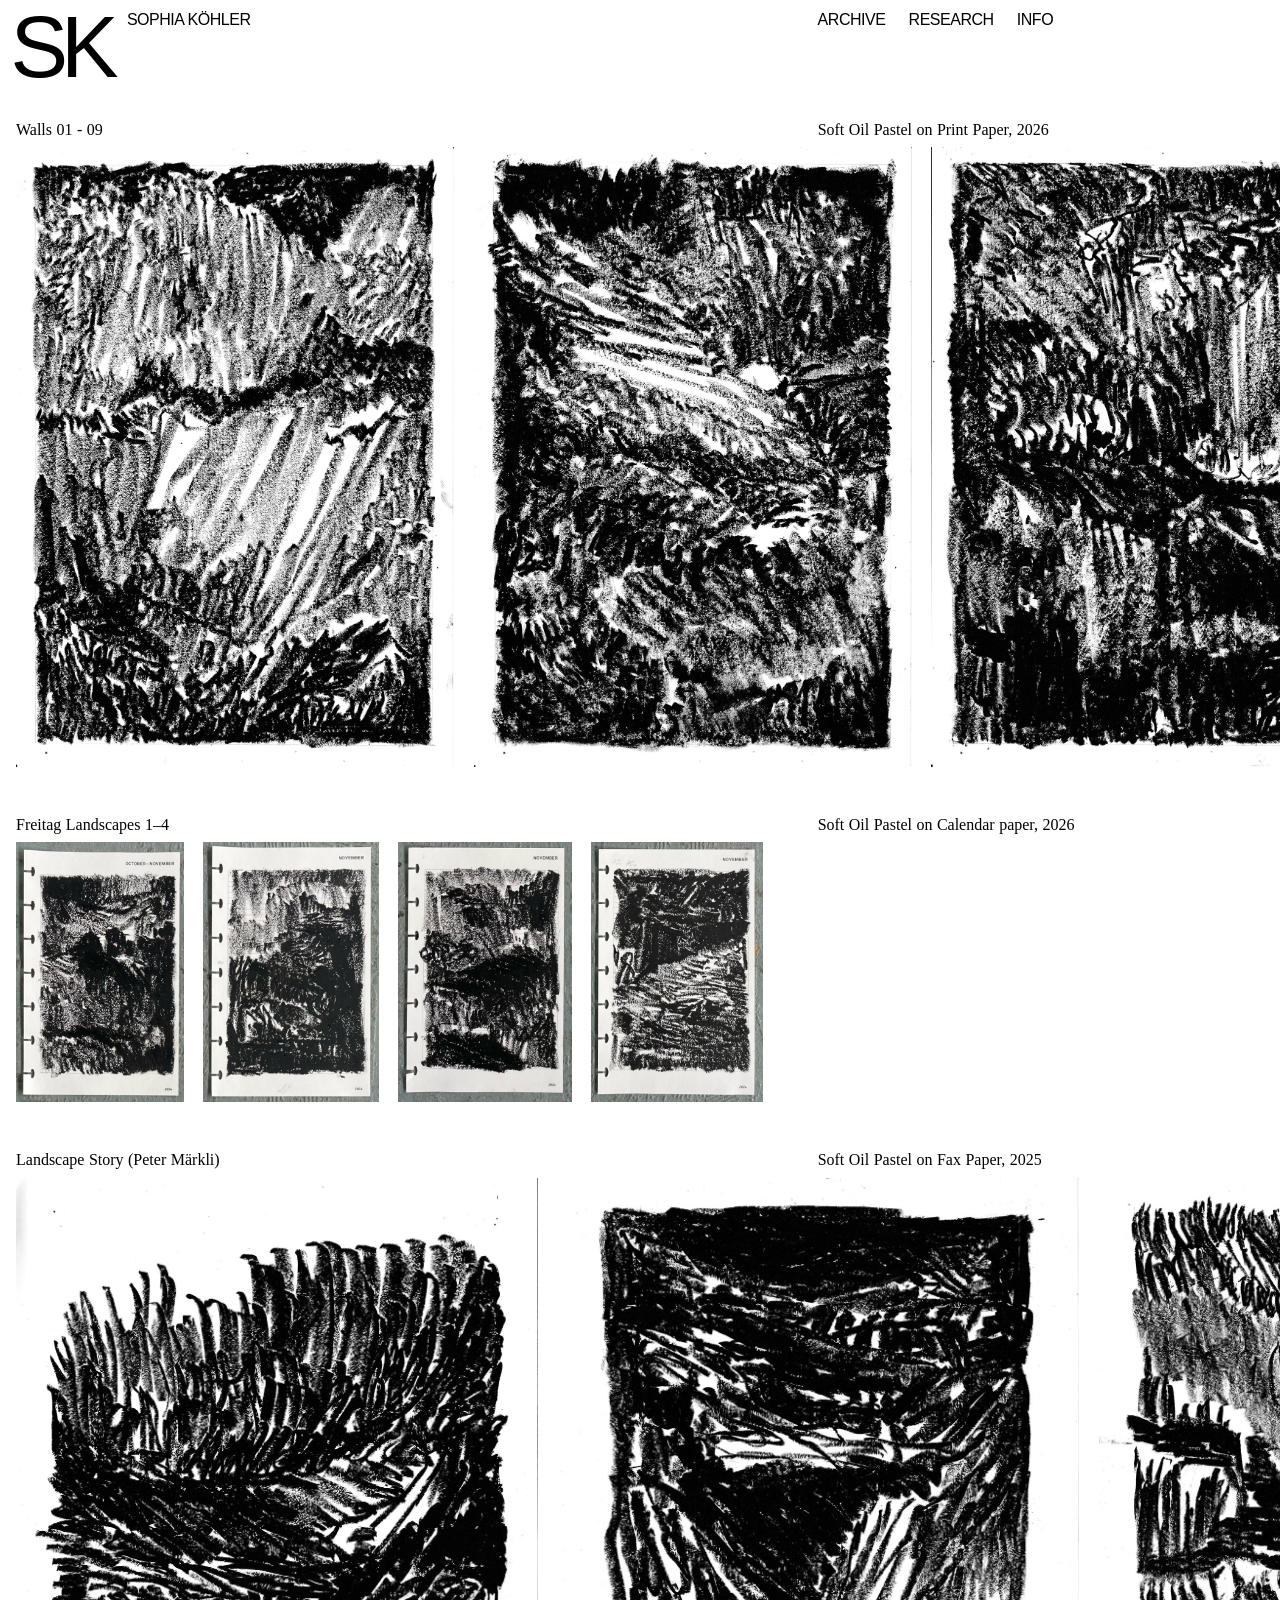
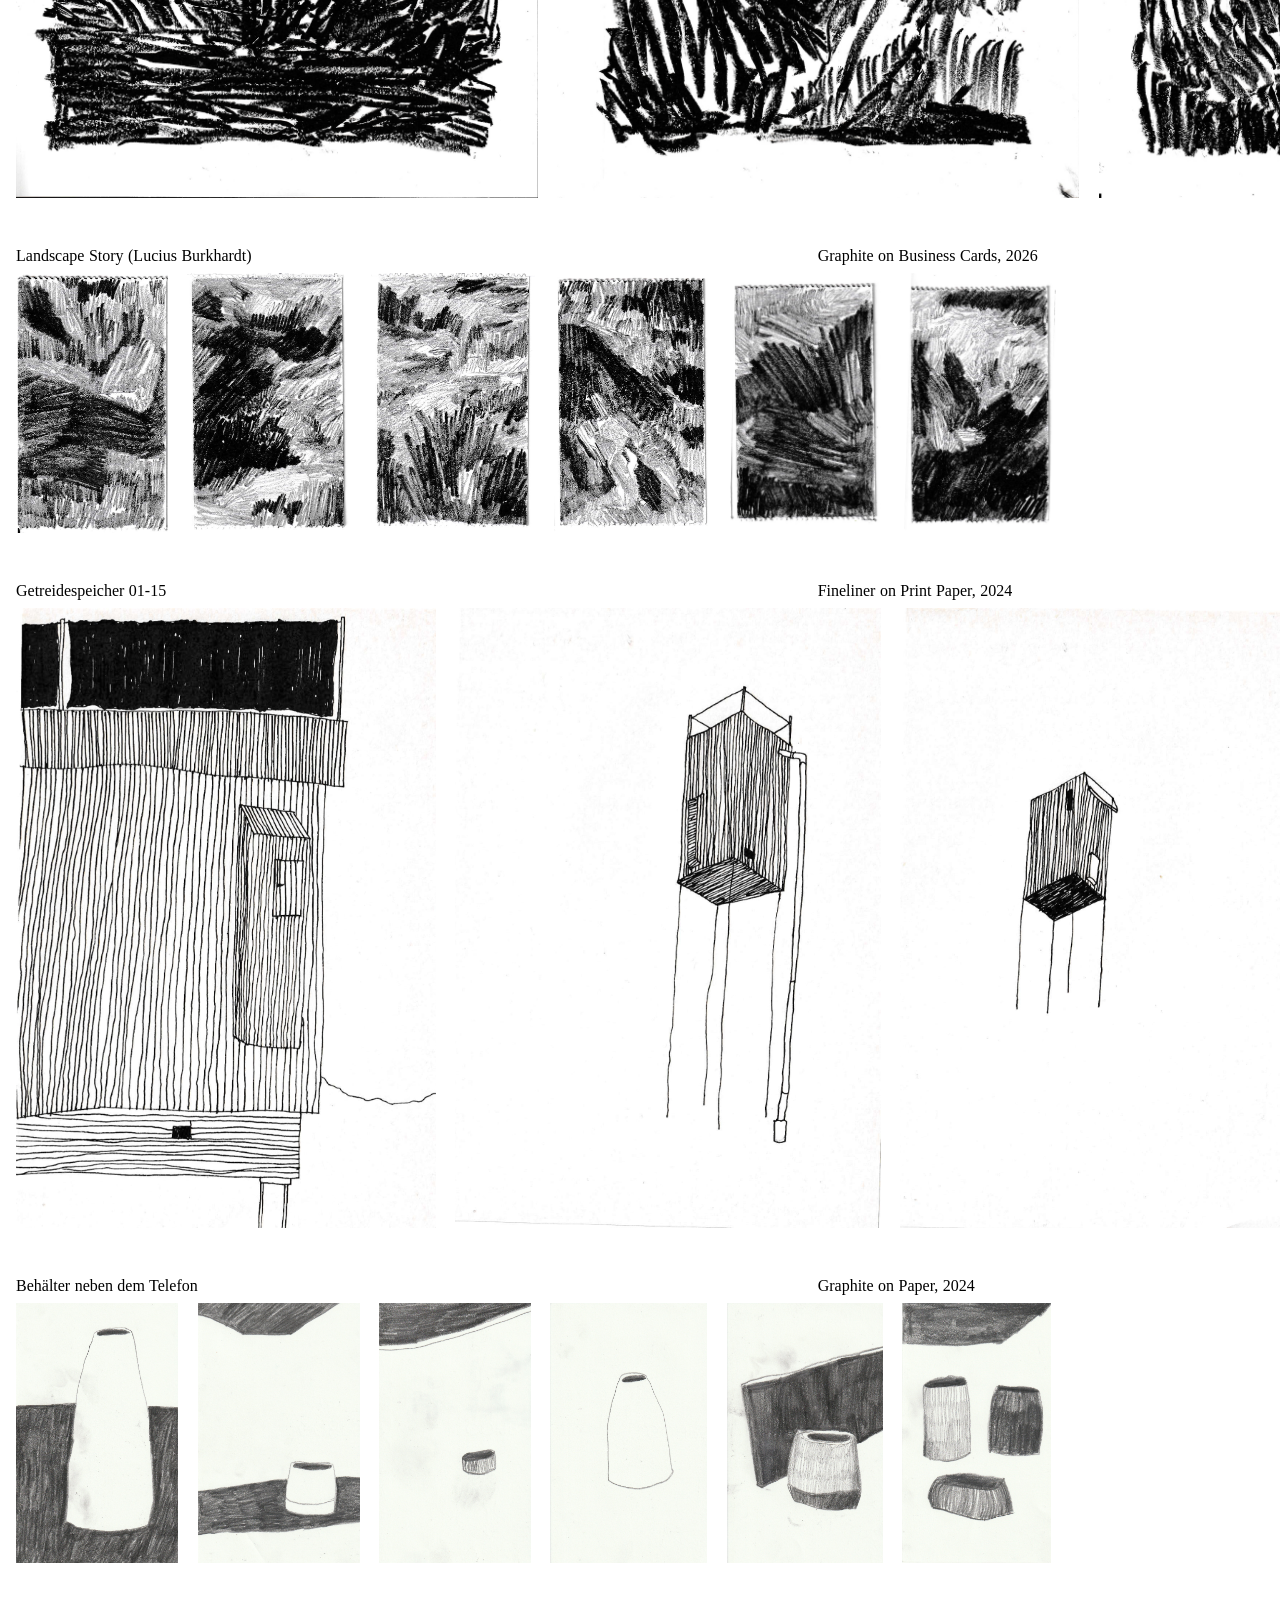
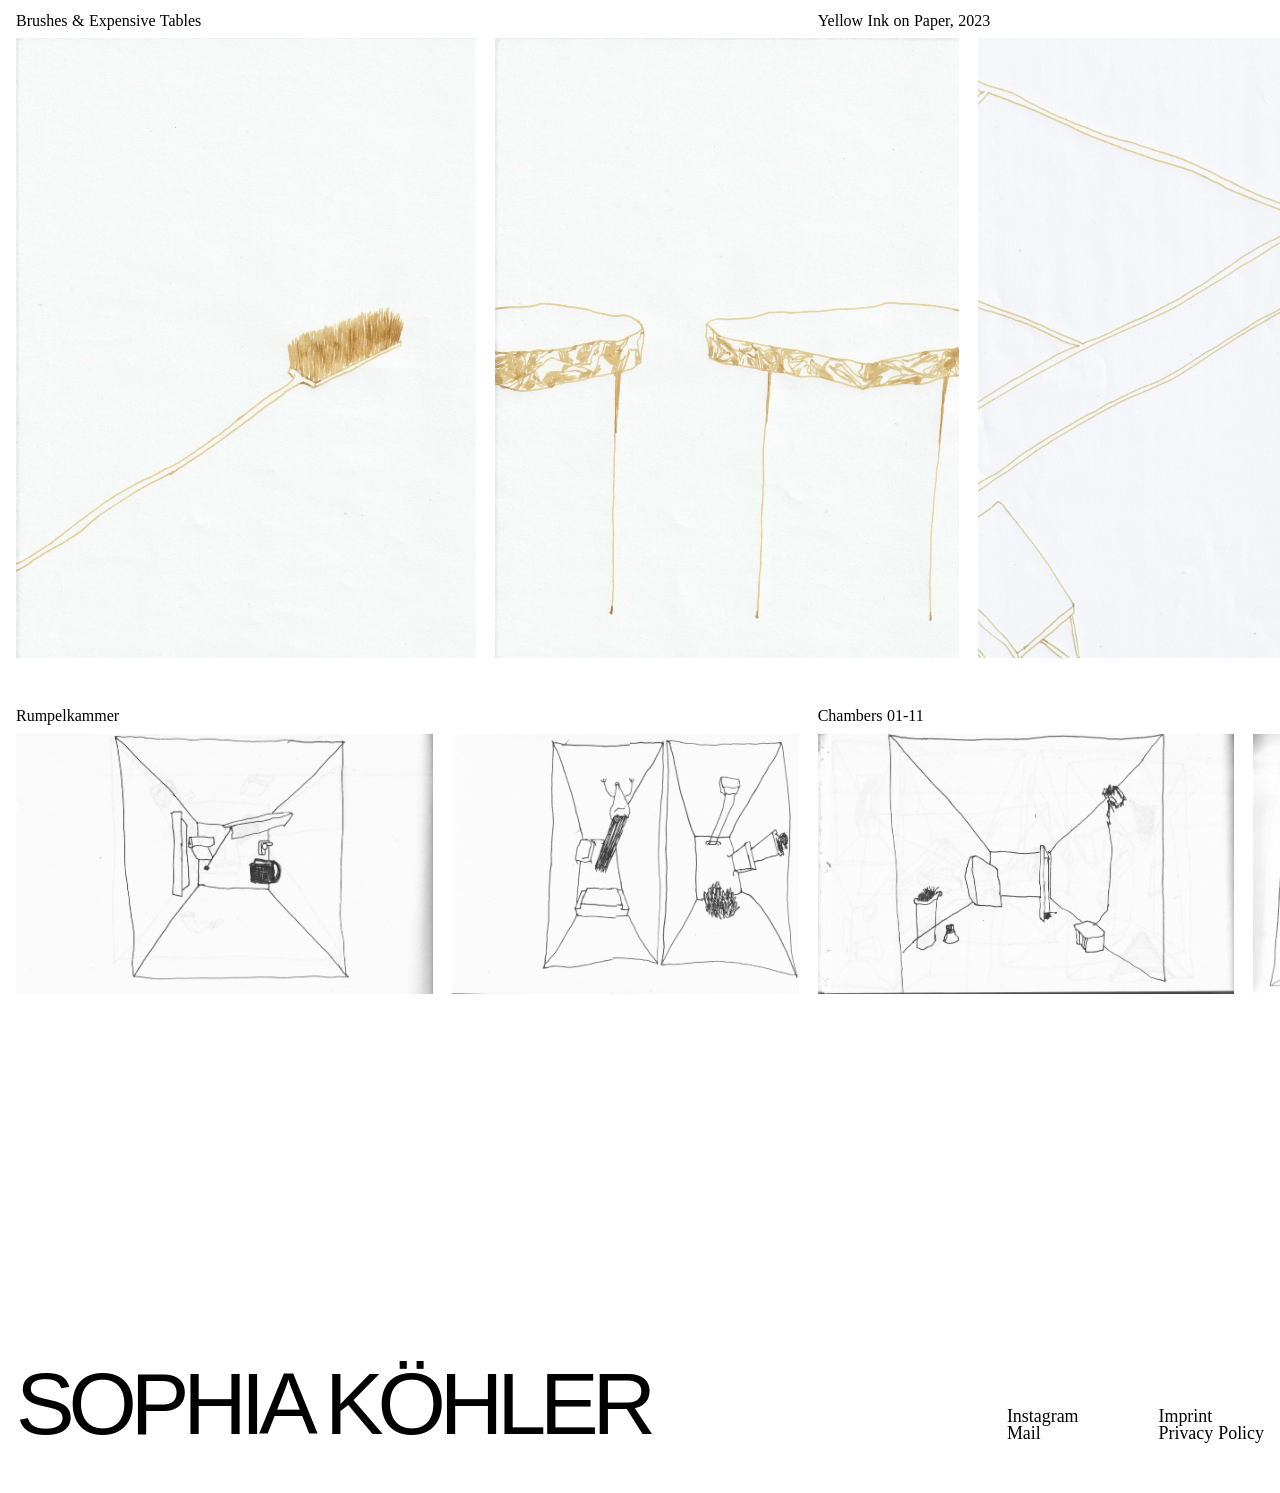
==== index.html @ fe06a982 "250503-2" ====
<!DOCTYPE html>
<html lang="de">
<head>
  <meta charset="UTF-8">
  <meta name="viewport" content="width=device-width, initial-scale=1.0">
  <title>Sophia Köhler</title>
  <meta name="description" content="Sophia Köhler ist eine Künstlerin aus München mit Fokus auf Zeichnung, Raum und Struktur.">
  <meta name="keywords" content="Sophia Köhler, Künstlerin München, Kunst, Zeichnung">
  <meta name="author" content="Sophia Köhler">
  <link rel="icon" href="assets/sk-favicon.svg" type="image/svg+xml">
  <link rel="stylesheet" href="style.css">
</head>
<body>
  <div class="custom-cursor is-right" id="customCursor" aria-hidden="true">
    <img src="assets/arrow-2.svg" alt="">
  </div>

  <a class="logo-subtitle-link logo-subtitle" href="index.html">SOPHIA KÖHLER</a>

  <header class="site-header">
    <a class="logo" href="index.html" aria-label="Sophia Köhler Startseite">
      <span class="logo-mark">SK</span>
    </a>

    <nav class="main-nav">
      <a class="desktop-nav-link" href="archive.html">ARCHIVE</a>
      <a class="desktop-nav-link" href="research.html">RESEARCH</a>
      <a class="desktop-nav-link" href="info.html">INFO</a>
      <a class="mobile-menu-link" href="menu.html">MENU</a>
    </nav>
  </header>

  <main class="page-content">


<!-- P1 sk-wall -->    


    <section class="slider-section slider-section-large">
      <div class="section-meta">
        <p class="section-title">Walls 01 - 09</p>
        <p class="section-info">Soft Oil Pastel on Print Paper, 2026</p>
        <!-- <a class="section-project-link" href="#" aria-label="Projektseite: Layers">Research</a> -->
      </div>

      <div class="art-slider" data-scroll-speed="1">
        <div class="art-slider-track">
          <img src="images-1/sk-wall-01.jpg" alt="Kunstwerk 5">
          <img src="images-1/sk-wall-02.jpg" alt="Kunstwerk 6">
          <img src="images-1/sk-wall-03.jpg" alt="Kunstwerk 7">
          <img src="images-1/sk-wall-04.jpg" alt="Kunstwerk 8">
          <img src="images-1/sk-wall-05.jpg" alt="Kunstwerk 9">
          <img src="images-1/sk-wall-06.jpg" alt="Kunstwerk 10">
          <img src="images-1/sk-wall-07.jpg" alt="Kunstwerk 11">
          <img src="images-1/sk-wall-08.jpg" alt="Kunstwerk 12">
          <img src="images-1/sk-wall-09.jpg" alt="Kunstwerk 13">
        </div>
      </div>
    </section>


<!-- P2 sk-kalender -->

    <section class="slider-section slider-section-medium">
      <div class="section-meta">
        <p class="section-title">Freitag Landscapes 1–4</p>
        <p class="section-info">Soft Oil Pastel on Calendar paper, 2026</p>
        <!-- <a class="section-project-link" href="#" aria-label="Projektseite: I was once like you">Research</a> -->
      </div>

      <div class="art-slider" data-scroll-speed="0.9">
        <div class="art-slider-track">
          <img src="images-1/sk-kalender-1.jpg" alt="Kunstwerk 1">
          <img src="images-1/sk-kalender-2.jpg" alt="Kunstwerk 2">
          <img src="images-1/sk-kalender-3.jpg" alt="Kunstwerk 3">
          <img src="images-1/sk-kalender-4.jpg" alt="Kunstwerk 4">
        </div>
      </div>
    </section>




<!-- P3 sk-märkli -->
 

    <section class="slider-section slider-section-large">
      <div class="section-meta">
        <p class="section-title">Landscape Story (Peter Märkli)</p>
        <p class="section-info">Soft Oil Pastel on Fax Paper, 2025</p>
        <!-- <a class="section-project-link" href="container-lecture.html" aria-label="Projektseite: Container Lecture">Research</a> -->
      </div>

      <div class="art-slider" data-scroll-speed="0.9">
        <div class="art-slider-track">
          <img src="images-1/sk-märkli-1.jpg" alt="Kunstwerk 14">
          <img src="images-1/sk-märkli-2.jpg" alt="Kunstwerk 14">
          <img src="images-1/sk-märkli-3.jpg" alt="Kunstwerk 14">
          <img src="images-1/sk-märkli-4.jpg" alt="Kunstwerk 14">
          <img src="images-1/sk-märkli-5.jpg" alt="Kunstwerk 14">
          <img src="images-1/sk-märkli-6.jpg" alt="Kunstwerk 14">
          <img src="images-1/sk-märkli-7.jpg" alt="Kunstwerk 14">
          <img src="images-1/sk-märkli-8.jpg" alt="Kunstwerk 14">
          <img src="images-1/sk-märkli-9.jpg" alt="Kunstwerk 14">
          <img src="images-1/sk-märkli-10.jpg" alt="Kunstwerk 14">
          <img src="images-1/sk-märkli-11.jpg" alt="Kunstwerk 14">
          <img src="images-1/sk-märkli-12.jpg" alt="Kunstwerk 14">
          <img src="images-1/sk-märkli-13.jpg" alt="Kunstwerk 14">
          <img src="images-1/sk-märkli-14.jpg" alt="Kunstwerk 14">
          <img src="images-1/sk-märkli-15.jpg" alt="Kunstwerk 14">
          <img src="images-1/sk-märkli-16.jpg" alt="Kunstwerk 14">
          <img src="images-1/sk-märkli-17.jpg" alt="Kunstwerk 14">
          <img src="images-1/sk-märkli-18.jpg" alt="Kunstwerk 14">
          <img src="images-1/sk-märkli-19.jpg" alt="Kunstwerk 14">
          <img src="images-1/sk-märkli-20.jpg" alt="Kunstwerk 14">
          <img src="images-1/sk-märkli-21.jpg" alt="Kunstwerk 14">
          <img src="images-1/sk-märkli-22.jpg" alt="Kunstwerk 14">
          <img src="images-1/sk-märkli-23.jpg" alt="Kunstwerk 14">
          <img src="images-1/sk-märkli-24.jpg" alt="Kunstwerk 14">
          <img src="images-1/sk-märkli-25.jpg" alt="Kunstwerk 14">
          <img src="images-1/sk-märkli-26.jpg" alt="Kunstwerk 14">
          <img src="images-1/sk-märkli-27.jpg" alt="Kunstwerk 14">
          <img src="images-1/sk-märkli-28.jpg" alt="Kunstwerk 14">
          <img src="images-1/sk-märkli-29.jpg" alt="Kunstwerk 14">
          <img src="images-1/sk-märkli-30.jpg" alt="Kunstwerk 14">
          <img src="images-1/sk-märkli-31.jpg" alt="Kunstwerk 14">
          <img src="images-1/sk-märkli-32.jpg" alt="Kunstwerk 14">
          <img src="images-1/sk-märkli-33.jpg" alt="Kunstwerk 14">
          <img src="images-1/sk-märkli-34.jpg" alt="Kunstwerk 14">
        </div>
      </div>
    </section>


<!-- P4 sk-lucius -->    

    <section class="slider-section slider-section-medium">
      <div class="section-meta">
        <p class="section-title">Landscape Story (Lucius Burkhardt)</p>
        <p class="section-info">Graphite on Business Cards, 2026</p>
        <!-- <a class="section-project-link" href="#" aria-label="Projektseite: Layers">Research</a> -->
      </div>

      <div class="art-slider" data-scroll-speed="1">
        <div class="art-slider-track">
          <img src="images-1/sk-lucius-1.jpg" alt="Kunstwerk 6">
          <img src="images-1/sk-lucius-2.jpg" alt="Kunstwerk 6">
          <img src="images-1/sk-lucius-3.jpg" alt="Kunstwerk 6">
          <img src="images-1/sk-lucius-4.jpg" alt="Kunstwerk 6">
          <img src="images-1/sk-lucius-5.jpg" alt="Kunstwerk 6">
          <img src="images-1/sk-lucius-6.jpg" alt="Kunstwerk 6">
        </div>
      </div>
    </section>


<!-- P5 sk-speicher  -->    


    <section class="slider-section slider-section-large">
      <div class="section-meta">
        <p class="section-title">Getreidespeicher 01-15</p>
        <p class="section-info">Fineliner on Print Paper, 2024</p>
        <!-- <a class="section-project-link" href="#" aria-label="Projektseite: Lecture">Research</a> -->
      </div>

      <div class="art-slider" data-scroll-speed="0.85">
        <div class="art-slider-track">
          <img src="images-1/sk-speicher-1.jpg" alt="Kunstwerk-SK">
          <img src="images-1/sk-speicher-2.jpg" alt="Kunstwerk-SK">
          <img src="images-1/sk-speicher-3.jpg" alt="Kunstwerk-SK">
          <img src="images-1/sk-speicher-4.jpg" alt="Kunstwerk-SK">
          <img src="images-1/sk-speicher-5.jpg" alt="Kunstwerk-SK">
          <img src="images-1/sk-speicher-6.jpg" alt="Kunstwerk-SK">
          <img src="images-1/sk-speicher-7.jpg" alt="Kunstwerk-SK">
          <img src="images-1/sk-speicher-8.jpg" alt="Kunstwerk-SK">
          <img src="images-1/sk-speicher-9.jpg" alt="Kunstwerk-SK">
          <img src="images-1/sk-speicher-10.jpg" alt="Kunstwerk-SK">
          <img src="images-1/sk-speicher-11.jpg" alt="Kunstwerk-SK">
          <img src="images-1/sk-speicher-12.jpg" alt="Kunstwerk-SK">
          <img src="images-1/sk-speicher-13.jpg" alt="Kunstwerk-SK">
          <img src="images-1/sk-speicher-14.jpg" alt="Kunstwerk-SK">
          <img src="images-1/sk-speicher-15.jpg" alt="Kunstwerk-SK">
        </div>
      </div>
    </section>

<!-- P6 sk-vessel -->    

    <section class="slider-section slider-section-medium">
      <div class="section-meta">
        <p class="section-title">Behälter neben dem Telefon</p>
        <p class="section-info">Graphite on Paper, 2024</p>
        <!-- <a class="section-project-link" href="#" aria-label="Projektseite: Layers">Research</a> -->
      </div>

      <div class="art-slider" data-scroll-speed="1">
        <div class="art-slider-track">
          <img src="images-1/sk-vessel-1.jpg" alt="Kunstwerk-SK">
          <img src="images-1/sk-vessel-2.jpg" alt="Kunstwerk-SK">
          <img src="images-1/sk-vessel-3.jpg" alt="Kunstwerk-SK">
          <img src="images-1/sk-vessel-4.jpg" alt="Kunstwerk-SK">
          <img src="images-1/sk-vessel-5.jpg" alt="Kunstwerk-SK">
          <img src="images-1/sk-vessel-6.jpg" alt="Kunstwerk-SK">
        </div>
      </div>
    </section>


<!-- P7 sk-posh -->    


    <section class="slider-section slider-section-large">
      <div class="section-meta">
        <p class="section-title">Brushes & Expensive Tables</p>
        <p class="section-info">Yellow Ink on Paper, 2023</p>
        <!-- <a class="section-project-link" href="#" aria-label="Projektseite: Lecture">Research</a> -->
      </div>

      <div class="art-slider" data-scroll-speed="0.85">
        <div class="art-slider-track">
          <img src="images-1/sk-posh-1.jpg" alt="Kunstwerk-SK">
          <img src="images-1/sk-posh-2.jpg" alt="Kunstwerk-SK">
          <img src="images-1/sk-posh-3.jpg" alt="Kunstwerk-SK">
          <img src="images-1/sk-posh-4.jpg" alt="Kunstwerk-SK">
          <img src="images-1/sk-posh-5.jpg" alt="Kunstwerk-SK">
        </div>
      </div>
    </section>    


<!-- P8 sk-rumpelkammer -->    


    <section class="slider-section slider-section-medium">
      <div class="section-meta">
        <p class="section-title">Rumpelkammer</p>
        <p class="section-info">Chambers 01-11</p>
        <!-- <a class="section-project-link" href="#" aria-label="Projektseite: Lecture">Research</a> -->
      </div>

      <div class="art-slider" data-scroll-speed="0.85">
        <div class="art-slider-track">
          <img src="images-1/sk-rumpelkammer-1.jpg" alt="Kunstwerk-SK">
          <img src="images-1/sk-rumpelkammer-2.jpg" alt="Kunstwerk-SK">
          <img src="images-1/sk-rumpelkammer-3.jpg" alt="Kunstwerk-SK">
          <img src="images-1/sk-rumpelkammer-4.jpg" alt="Kunstwerk-SK">
          <img src="images-1/sk-rumpelkammer-5.jpg" alt="Kunstwerk-SK">
          <img src="images-1/sk-rumpelkammer-6.jpg" alt="Kunstwerk-SK">
          <img src="images-1/sk-rumpelkammer-7.jpg" alt="Kunstwerk-SK">
          <img src="images-1/sk-rumpelkammer-8.jpg" alt="Kunstwerk-SK">
          <img src="images-1/sk-rumpelkammer-9.jpg" alt="Kunstwerk-SK">
          <img src="images-1/sk-rumpelkammer-10.jpg" alt="Kunstwerk-SK">
          <img src="images-1/sk-rumpelkammer-11.jpg" alt="Kunstwerk-SK">
        </div>
      </div>
    </section>   
  </main>

  <footer class="site-footer">
    <div class="site-footer-inner">
      <h1 class="site-footer-title">SOPHIA KÖHLER</h1>

      <nav class="site-footer-links" aria-label="Footer links">
        <div class="site-footer-column">
          <a class="site-footer-link" href="https://www.instagram.com/abstraktionundeinfuehlung?utm_source=ig_web_button_share_sheet&igsh=ZDNlZDc0MzIxNw==" target="_blank" rel="noreferrer">Instagram</a>
          <a class="site-footer-link" href="mailto:info@sophia-koehler.de">Mail</a>
        </div>
        <div class="site-footer-column">
          <a class="site-footer-link" href="imprint.html">Imprint</a>
          <a class="site-footer-link" href="privacy.html">Privacy Policy</a>
        </div>
      </nav>
    </div>
  </footer>

  <script src="script.js"></script>
</body>
</html>
---- style.css ----
/* =========================
   RESET
========================= */

*,
*::before,
*::after {
  box-sizing: border-box;
}

html {
  font-size: 16px;
}

body {
  --nav-block-width: 18.5rem;
  --page-edge: 0.75rem;
  --logo-left: 0.35rem;
  --logo-top: 0.55rem;
  --logo-mark-size: 2.9rem;
  --logo-subtitle-gap: 0.25rem;
  --logo-subtitle-left: calc(var(--logo-left) + (var(--logo-mark-size) * 1.2) + var(--logo-subtitle-gap));
  --times-letter-spacing: 0;
  --times-word-spacing: 0.03em;
  margin: 0;
  background: white;
  color: #000;
  font-family: "Times New Roman", Times, serif;
  -webkit-font-smoothing: antialiased;
  text-rendering: optimizeLegibility;
}

/* =========================
   GLOBAL
========================= */

img {
  display: block;
  max-width: none;
  height: auto;
}

a {
  color: inherit;
  text-decoration: none;
}

.page-content {
  padding: 4rem 0 8rem 0;
}

/* =========================
   CUSTOM CURSOR
========================= */

.custom-cursor {
  position: fixed;
  top: 0;
  left: 0;
  z-index: 9999;
  pointer-events: none;
  display: none;
  mix-blend-mode: difference;
  transform: translate(-50%, -50%) scaleX(-1);
  transform-origin: center;
}

.custom-cursor.is-left {
  transform: translate(-50%, -50%) scaleX(1);
}

.custom-cursor.is-right {
  transform: translate(-50%, -50%) scaleX(-1);
}

.custom-cursor img {
  display: block;
  width: 2.8rem;
  height: auto;
}

/* =========================
   HEADER
========================= */

.site-header {
  position: fixed;
  top: 0;
  left: 0;
  right: 0;
  z-index: 9000;
  display: flex;
  justify-content: space-between;
  align-items: flex-start;
  gap: 1.35rem;
  padding: var(--logo-top) var(--page-edge) 0 var(--logo-left);
  mix-blend-mode: difference;
  color: white;
  font-family: "Helvetica Neue", Helvetica, Arial, sans-serif;
  /* outline: 1px solid red; */
}

.logo {
  display: flex;
  align-items: flex-start;
  gap: 1rem;
  flex-shrink: 0;
  white-space: nowrap;
  /* outline: 1px solid red; */
}

.logo-mark {
  font-size: var(--logo-mark-size);
  line-height: 0.8;
  font-weight: 400;
  letter-spacing: -0.08em;
  /* outline: 1px solid yellow; */
}

.logo-subtitle {
  font-size: 0.95rem;
  font-weight: 500;
  line-height: 0.9;
  margin-top: 0;
  letter-spacing: -0.03em;
  align-self: flex-start;
  /* outline: 1px solid green; */
}

.logo-subtitle-link {
  position: absolute;
  top: var(--logo-top);
  left: var(--logo-subtitle-left);
  z-index: 8999;
  display: block;
  white-space: nowrap;
  mix-blend-mode: difference;
  color: white;
  font-family: "Helvetica Neue", Helvetica, Arial, sans-serif;
}

.info-page .logo-subtitle-link {
  mix-blend-mode: normal;
  color: #000;
}

.info-main-page .logo-subtitle-link {
  mix-blend-mode: difference;
  color: #fff;
}

.main-nav {
  display: flex;
  align-items: flex-start;
  gap: 0.8rem;
  flex-wrap: nowrap;
  justify-content: flex-end;
  white-space: nowrap;
  /* outline: 1px solid currentColor; */
}

.main-nav a {
  font-size: 0.95rem;
  font-weight: 500;
  line-height: 0.9;
  text-transform: uppercase;
  transition: font-family 0.15s ease;
  letter-spacing: -0.03em;
  /* outline: 1px solid currentColor; */
}

.main-nav a.is-active {
  font-family: inherit;
}

.main-nav a:hover {
  font-family: "Times New Roman", Times, serif;
  font-weight: 500;
  letter-spacing: var(--times-letter-spacing);
  word-spacing: var(--times-word-spacing);
}

.mobile-menu-link {
  display: none;
}

.info-page .site-header {
  mix-blend-mode: normal;
  color: #000;
}

.info-main-page .site-header {
  mix-blend-mode: difference;
  color: #fff;
}

/* =========================
   SECTIONS
========================= */

.slider-section {
  margin-top: 0rem;
  margin-bottom: 3rem;
}

.page-content > .slider-section:first-child {
  margin-top: 0rem;
}

.section-meta {
  display: grid;
  grid-template-columns: minmax(0, 1fr) max-content;
  gap: 0.1rem 0.75rem;
  align-items: start;
  padding: 0 0.75rem 0.35rem 0.75rem;
  font-size: 0.55rem;
  line-height: 1.2;
  text-transform: none;
}

.section-title,
.section-info {
  margin: 0;
  white-space: nowrap;
  font-weight: 200;
  font-size: 1rem;
  font-family: 'Times New Roman', Times, serif;
  letter-spacing: var(--times-letter-spacing);
  word-spacing: var(--times-word-spacing);
  color: black;
}

.section-title,
.section-info {
  min-width: 0;
  overflow: hidden;
  text-overflow: ellipsis;
}

.section-info {
  grid-column: 1;
  text-align: left;
}

.section-project-link {
  display: flex;
  grid-column: 2;
  grid-row: 1 / span 2;
  align-items: center;
  justify-content: center;
  justify-self: end;
  align-self: end;
  width: 4.15rem;
  height: 1rem;
  margin-bottom: 0.02rem;
  padding: 0;
  background: #000;
  color: #fff;
  font-family: "Times New Roman", Times, serif;
  font-size: 1rem;
  font-weight: 400;
  line-height: 0.9;
  letter-spacing: var(--times-letter-spacing);
  word-spacing: var(--times-word-spacing);
}

.section-project-link:hover {
  background: #fff;
  color: #000;
}

.section-project-link.is-hidden {
  visibility: hidden;
  pointer-events: none;
}

/* =========================
   SLIDER
========================= */

.art-slider {
  position: relative;
  overflow-x: auto;
  overflow-y: hidden;
  padding: 0 0 0 0.75rem;
  scrollbar-width: none;
  -ms-overflow-style: none;
  cursor: none;
}

.art-slider::-webkit-scrollbar {
  display: none;
}

.art-slider-track {
  display: flex;
  align-items: flex-start;
  gap: 0.65rem;
  width: max-content;
  padding-right: 18vw;
}

.art-slider img {
  flex-shrink: 0;
  width: auto;
  height: 180px;
  object-fit: cover;
  user-select: none;
  -webkit-user-drag: none;
}

/* Unterschiedliche Größen je Section */
.slider-section-large .art-slider img {
  height: 360px;
}

.slider-section-medium .art-slider img {
  height: 220px;
}

/* Einzelne Bilder individuell skalierbar */
.art-slider img.is-tall {
  height: 260px;
}

.art-slider img.is-large {
  height: 420px;
}

.art-slider img.is-small {
  height: 150px;
}

/* =========================
   FOOTER
========================= */

.site-footer {
  padding: 8rem 0.75rem 2rem 0.75rem;
}

.site-footer-inner {
  display: grid;
  grid-template-columns: 1fr;
  gap: 1.25rem;
  align-items: end;
}

.site-footer-title {
  margin: 0;
  font-family: "Helvetica Neue", Helvetica, Arial, sans-serif;
  font-size: clamp(2.5rem, 8vw, 5.5rem);
  line-height: 0.95;
  letter-spacing: -0.07em;
  font-weight: 400;
}

.site-footer-links {
  display: grid;
  grid-template-columns: repeat(2, minmax(0, max-content));
  gap: 0.25rem 1.5rem;
  align-items: start;
}

.site-footer-column {
  display: flex;
  flex-direction: column;
  align-items: flex-start;
}

.site-footer-link {
  display: block;
  font-family: "Times New Roman", Times, serif;
  font-size: 1rem;
  line-height: 0.95;
  letter-spacing: var(--times-letter-spacing);
  word-spacing: var(--times-word-spacing);
}

.site-footer-link:hover {
  text-decoration: underline;
}

/* =========================
   INFO PAGE
========================= */

.info-page-content {
  padding: 4rem 0.75rem 4rem 0.75rem;
}

.info-layout {
  display: grid;
  grid-template-columns: 1fr;
  gap: 2.5rem;
}

.info-column {
  min-width: 0;
}

.info-block + .info-block {
  margin-top: 1.7rem;
}

.info-block-statement .info-copy + .info-copy {
  margin-top: 0.55rem;
}

.info-heading,
.info-copy {
  margin: 0;
  font-family: "Times New Roman", Times, serif;
  font-size: 1rem;
  line-height: 1.1;
  font-weight: 400;
  letter-spacing: var(--times-letter-spacing);
  word-spacing: var(--times-word-spacing);
}

.info-heading {
  text-transform: uppercase;
}

.info-copy a {
  text-decoration: none;
}

/* =========================
   MENU PAGE
========================= */

.menu-page {
  background: #000;
  color: #fff;
}

.menu-page .site-header {
  mix-blend-mode: normal;
  color: #fff;
}

.menu-page .logo-subtitle-link {
  mix-blend-mode: normal;
  color: #fff;
}

.menu-page .site-footer {
  color: #fff;
}

.menu-page-content {
  min-height: 100vh;
  padding: 2.55rem 0.75rem 2rem 0.35rem;
}

.menu-header-nav {
  width: 100%;
  justify-content: flex-end;
}

.menu-close-link {
  display: inline-block;
}

.menu-panel {
  display: flex;
  flex-direction: column;
  align-items: flex-start;
  gap: 0.3rem;
  margin-top: 0;
}

.menu-panel-link {
  font-family: "Helvetica Neue", Helvetica, Arial, sans-serif;
  font-size: clamp(1.3rem, 7vw, 2.5rem);
  line-height: 0.9;
  letter-spacing: -0.07em;
  text-transform: uppercase;
}

.menu-panel-link:hover {
  font-family: "Helvetica Neue", Helvetica, Arial, sans-serif;
}

/* =========================
   EXPLORATION PAGE
========================= */

.exploration-page-content {
  padding: 4rem 0.75rem 4rem 0.75rem;
}

.exploration-intro {
  display: grid;
  grid-template-columns: 1fr;
  gap: 0.25rem;
  margin-bottom: 0.5rem;
}



.exploration-grid {
  display: grid;
  grid-template-columns: repeat(3, minmax(0, 1fr));
  gap: 0.45rem;
  align-items: start;
}

.exploration-grid img {
  width: 100%;
  max-width: 100%;
  height: auto;
  object-fit: contain;
  background: #fff;
}

/* =========================
   RESEARCH OVERVIEW PAGE
========================= */

.research-overview-content {
  padding: 6.9rem 0.75rem 8rem 0.75rem;
}

.research-overview-list {
  display: grid;
  gap: 2rem;
}

.research-overview-item {
  display: grid;
  grid-template-columns: 4.4rem minmax(0, 1fr);
  gap: 0.2rem 0.75rem;
  align-items: start;
}

.research-overview-thumb {
  grid-row: 1 / span 3;
  width: 4.4rem;
  border: 1px solid #000;
}

.research-overview-thumb img {
  width: 100%;
  height: auto;
  filter: grayscale(1);
}

.research-overview-title,
.research-overview-copy {
  margin: 0;
  font-family: "Times New Roman", Times, serif;
  font-size: 1rem;
  line-height: 1.1;
  letter-spacing: var(--times-letter-spacing);
  word-spacing: var(--times-word-spacing);
  font-weight: 400;
}

.research-overview-title {
  font-family: "Helvetica Neue", Helvetica, Arial, sans-serif;
  font-weight: 700;
  letter-spacing: -0.05em;
}

.research-overview-text {
  grid-column: 2;
}

.research-overview-link {
  grid-column: 2;
  grid-row: auto;
  justify-self: start;
  align-self: start;
  margin-top: 0;
}

/* =========================
   RESEARCH PAGE
========================= */

.research-page {
  background: #000;
  color: #fff;
}

.research-close-link {
  position: fixed;
  top: 0.55rem;
  right: var(--page-edge);
  z-index: 20;
  font-family: "Helvetica Neue", Helvetica, Arial, sans-serif;
  font-size: 0.95rem;
  line-height: 0.9;
  letter-spacing: -0.05em;
}

.research-close-link:hover {
  font-family: "Times New Roman", Times, serif;
  letter-spacing: var(--times-letter-spacing);
  word-spacing: var(--times-word-spacing);
}

.research-page-content {
  padding: 0.55rem var(--page-edge) 3rem 0.35rem;
}

.research-project {
  width: min(100%, 39rem);
}

.research-project-header {
  margin-bottom: 3.1rem;
  font-family: "Helvetica Neue", Helvetica, Arial, sans-serif;
  font-size: 0.95rem;
  line-height: 0.9;
  letter-spacing: -0.05em;
}

.research-kicker,
.research-title,
.research-year,
.research-copy-block p,
.research-figure {
  margin: 0;
}

.research-title {
  font-size: inherit;
  line-height: inherit;
  font-weight: 400;
}

.container-lecture-page .research-title,
.container-lecture-page .research-year,
.lecture-performance-page .research-title,
.lecture-performance-page .research-year {
  font-family: "Times New Roman", Times, serif;
  letter-spacing: var(--times-letter-spacing);
  word-spacing: var(--times-word-spacing);
}

.research-copy-block {
  max-width: 31rem;
  margin-bottom: 4.2rem;
}

.research-copy-block p,
.research-figure figcaption {
  font-family: "Times New Roman", Times, serif;
  font-size: 1rem;
  line-height: 1.1;
  font-weight: 400;
  letter-spacing: var(--times-letter-spacing);
  word-spacing: var(--times-word-spacing);
}

.research-copy-block p + p {
  margin-top: 0.65rem;
}

.research-figure {
  width: 100%;
}

.research-figure + .research-figure {
  margin-top: 1.6rem;
}

.research-figure img {
  width: 100%;
  max-width: 100%;
  height: auto;
}

.research-figure figcaption {
  margin-top: 0.35rem;
}

.research-figure-small {
  width: min(9rem, 42vw);
}

.research-figure-medium {
  width: min(23rem, 82vw);
}

.research-footer {
  color: #fff;
}

@media (max-width: 599px) {
  .desktop-nav-link {
    display: none;
  }

  .mobile-menu-link {
    display: inline-block;
  }

  .menu-page .mobile-menu-link {
    font-family: inherit;
  }

  .menu-panel {
    margin-top: 1.5rem;
  }
}

/* =========================
   RESPONSIVE
========================= */

@media (min-width: 768px) {
  body {
    --nav-block-width: 22.5rem;
    --page-edge: 0.7rem;
    --logo-left: 0.55rem;
    --logo-top: 0.7rem;
    --logo-mark-size: 4.4rem;
    --logo-subtitle-gap: 0.8rem;
  }

  .page-content > .slider-section:first-child {
    margin-top: 2.5rem;
  }

  .page-content {
    padding-top: 4.6rem;
  }

  .research-close-link {
    top: 0.7rem;
    font-size: 1rem;
    font-weight: 500;
  }

  .research-project-header {
    font-size: 1.2rem;
  }

  .research-page-content {
    padding: 0.7rem var(--page-edge) 3rem 0.55rem;
  }

  .research-project {
    width: min(39rem, 42vw);
  }

  .research-figure-desktop-wide,
  .container-lecture-page .research-figure:has(img[src$="/sk-research-container-1.jpg"]),
  .container-lecture-page .research-figure:has(img[src$="/sk-research-container-2.jpg"]),
  .container-lecture-page .research-figure:has(img[src$="/sk-research-container-3.jpg"]),
  .container-lecture-page .research-figure:has(img[src$="/sk-research-container-4.jpg"]),
  .container-lecture-page .research-figure:has(img[src$="/sk-research-container-5.jpg"]),
  .container-lecture-page .research-figure:has(img[src$="/sk-research-container-6.jpg"]),
  .container-lecture-page .research-figure:has(img[src$="/sk-research-container-7.jpg"]),
  .container-lecture-page .research-figure:has(img[src$="/sk-research-container-8.jpg"]),
  .container-lecture-page .research-figure:has(img[src$="/sk-research-container-9.jpg"]),
  .container-lecture-page .research-figure:has(img[src$="/sk-research-container-10.jpg"]) {
    width: 60vw;
  }

  .logo-subtitle {
    font-size: 1rem;
    font-weight: 500;
    margin-top: 0;
  }

  .main-nav {
    gap: 1.2rem;
    width: var(--nav-block-width);
    justify-content: flex-start;
  }

  .main-nav a {
    font-size: 1rem;
    font-weight: 500;
  }

  .section-meta {
    grid-template-columns: minmax(0, 1fr) minmax(0, calc(var(--nav-block-width) - 4.15rem - 1rem)) 4.15rem;
    gap: 1rem;
    padding: 0 var(--page-edge) 0.5rem 1rem;
    font-size: 0.7rem;
  }

  .section-info {
    grid-column: 2;
  }

  .section-project-link {
    grid-column: 3;
    grid-row: 1;
    font-size: 1rem;
  }

  .art-slider {
    padding-left: 1rem;
  }

  .art-slider-track {
    gap: 1rem;
    padding-right: 22vw;
  }

  .art-slider img {
    height: 180px;
  }

  .slider-section-large .art-slider img {
    height: 460px;
  }

  .slider-section-medium .art-slider img {
    height: 210px;
  }

  .art-slider img.is-tall {
    height: 260px;
  }

  .art-slider img.is-large {
    height: 560px;
  }

  .art-slider img.is-small {
    height: 130px;
  }

  .site-footer {
    padding: 12rem 1rem 3rem 1rem;
  }

  .site-footer-inner {
    grid-template-columns: minmax(0, 1fr) auto;
    gap: 2rem;
  }

  .site-footer-links {
    gap: 0.25rem 5rem;
    margin-bottom: 0.25rem;
  }

  .info-page-content {
    padding: 8rem 1rem 4rem 1rem;
  }

  .exploration-page-content {
    padding: 8rem 1rem 4rem 1rem;
  }

  .menu-page-content {
    padding: 8rem 1rem 3rem 1rem;
  }

  .info-layout {
    grid-template-columns: minmax(16rem, 1fr) minmax(24rem, 1.6fr);
    gap: 2.5rem;
    align-items: start;
  }

  .info-block + .info-block {
    margin-top: 2rem;
  }

  .exploration-intro {
    grid-template-columns: minmax(12rem, 18rem) minmax(24rem, 1fr);
    gap: 1rem;
    align-items: start;
    margin-bottom: 2rem;
  }

  .exploration-grid {
    grid-template-columns: repeat(6, minmax(0, 1fr));
    gap: 0.65rem;
  }

  .research-overview-content {
    padding: 8.9rem 1rem 8rem 1rem;
  }

  .research-overview-list {
    gap: 1.45rem;
  }

  .research-overview-item {
    grid-template-columns: 5.6rem 11rem minmax(22rem, 40rem) minmax(0, 1fr) 4.15rem;
    column-gap: 1rem;
    row-gap: 0.25rem;
  }

  .research-overview-thumb {
    grid-row: 1;
    width: 5.6rem;
  }

  .research-overview-title {
    grid-column: 2;
    grid-row: 1;
  }

  .research-overview-copy {
    max-width: 40rem;
  }

  .research-overview-text {
    grid-column: 3;
    grid-row: 1;
  }
}

/* Abstand index zu erstem Imageslider */

@media (min-width: 1200px) {
  body {
    --nav-block-width: 28rem;
    --page-edge: 0.9rem;
    --logo-left: 0.65rem;
    --logo-top: 0.8rem;
    --logo-mark-size: 5.4rem;
  }

  .page-content > .slider-section:first-child {
    margin-top: 2.5rem;
  }

  .page-content {
    padding-top: 5rem;
  }

  .research-close-link {
    top: 0.8rem;
    font-size: 1rem;
    font-weight: 500;
  }

  .research-project-header {
    font-size: 1.45rem;
  }

  .research-page-content {
    padding: 0.8rem var(--page-edge) 3rem 0.65rem;
  }

  .research-project {
    width: min(43rem, 42vw);
  }

  .logo-subtitle {
    font-size: 1rem;
    font-weight: 500;
    margin-top: 0;
  }

  .section-meta {
    grid-template-columns: minmax(0, 1fr) minmax(0, calc(var(--nav-block-width) - 4.15rem - 1.2rem)) 4.15rem;
    gap: 1.2rem;
    font-size: 0.78rem;
  }

  .section-project-link {
    font-size: 1rem;
  }

  .main-nav {
    gap: 1.45rem;
  }

  .main-nav a {
    font-size: 1rem;
    font-weight: 500;
  }

  .art-slider-track {
    gap: 1.2rem;
    padding-right: 25vw;
  }

  .art-slider img {
    height: 220px;
  }

  .slider-section-large .art-slider img {
    height: 620px;
  }

  .slider-section-medium .art-slider img {
    height: 260px;
  }

  .art-slider img.is-tall {
    height: 320px;
  }

  .art-slider img.is-large {
    height: 700px;
  }

  .art-slider img.is-small {
    height: 150px;
  }

  .info-page-content {
    padding: 7rem 1.2rem 5rem 1.2rem;
  }

  .exploration-page-content {
    padding: 7rem 1.2rem 5rem 1.2rem;
  }

  .menu-page-content {
    padding: 10.5rem 1.2rem 4rem 1.2rem;
  }

  .info-layout {
    grid-template-columns: minmax(24rem, 44rem) minmax(36rem, 1fr);
    gap: 4.5rem;
  }

  .research-overview-content {
    padding: 8.9rem 1.2rem 8rem 1.2rem;
  }

  .research-overview-item {
    grid-template-columns: 5.6rem 13rem minmax(26rem, 45rem) minmax(0, 1fr) 4.15rem;
    gap: 1.2rem;
  }

  .info-block + .info-block {
    margin-top: 2.35rem;
  }

  .info-heading,
  .info-copy {
    font-size: 1.12rem;
    line-height: 1.08;
  }

  .site-footer-link {
    font-size: 1.12rem;
    line-height: 0.92;
  }

  .exploration-label {
    font-size: 1.12rem;
    line-height: 1.08;
  }

  .menu-panel-link {
    font-size: 5.6rem;
  }
}
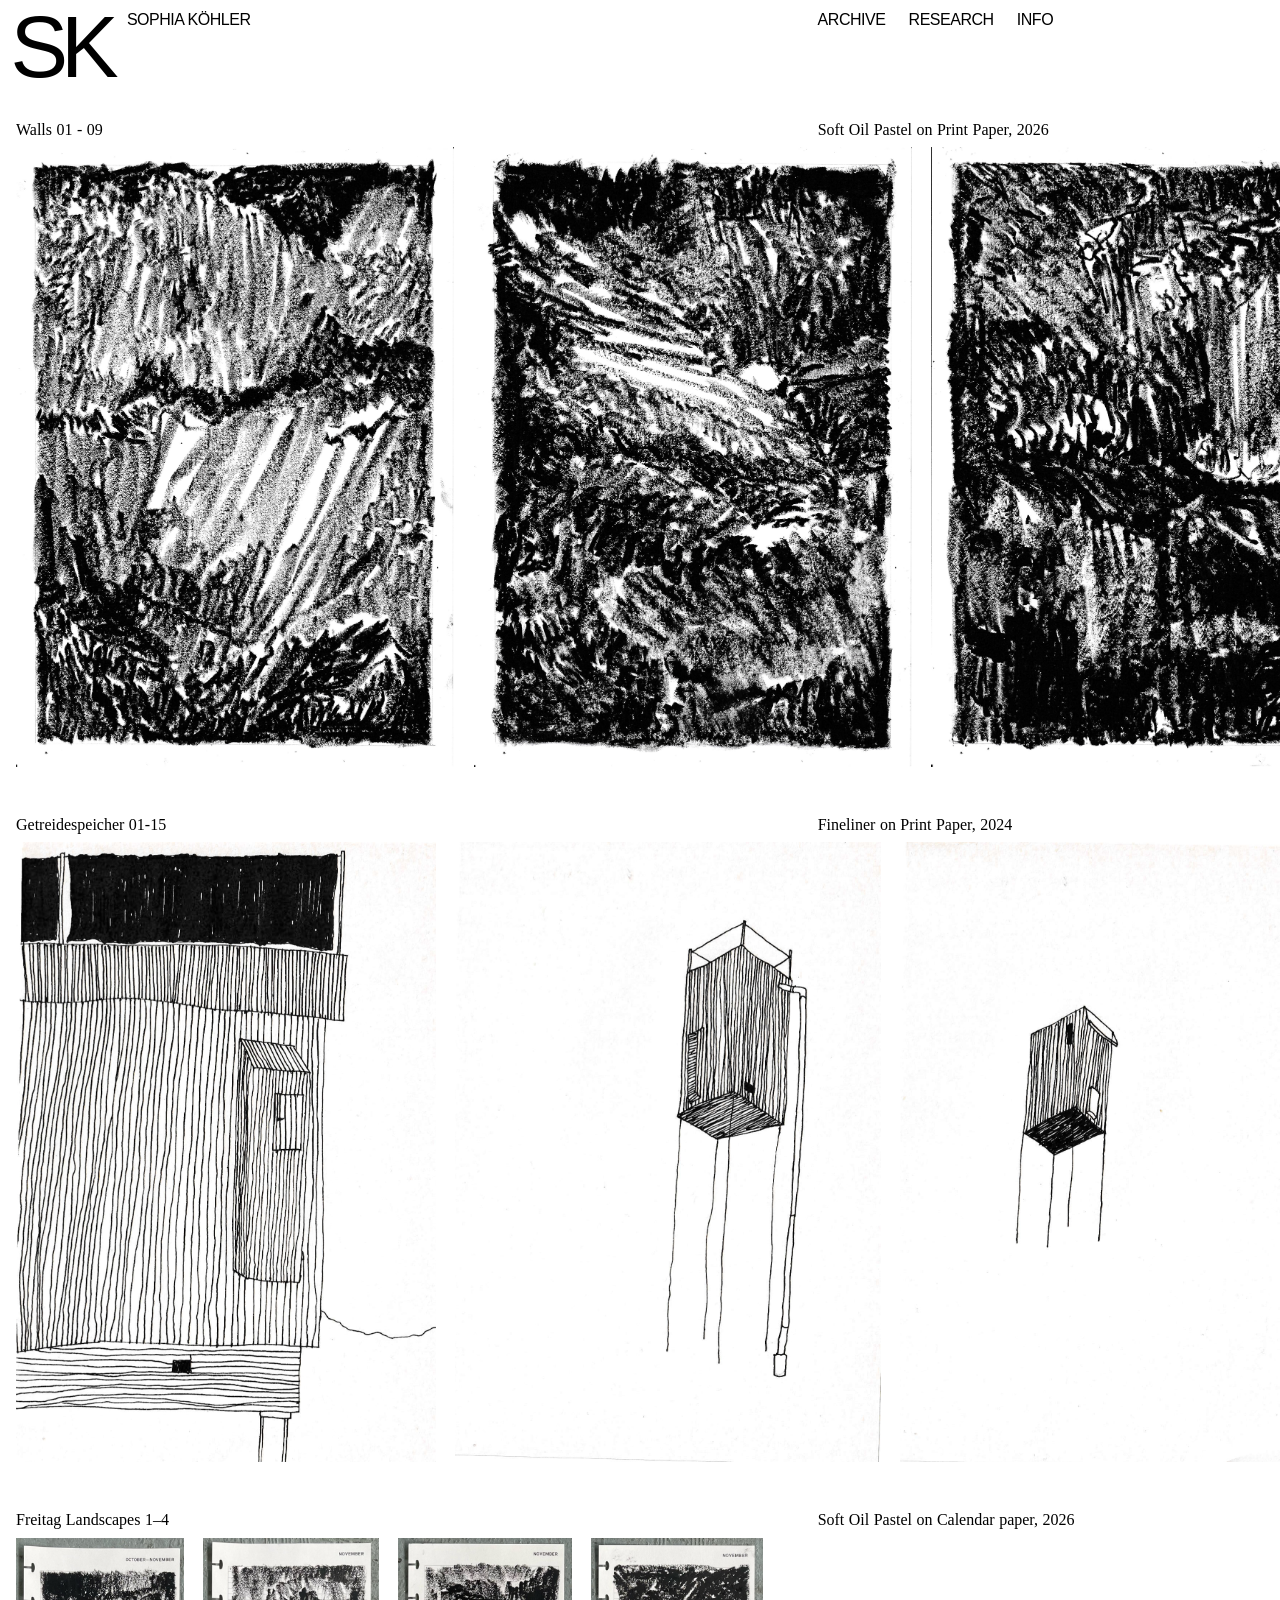
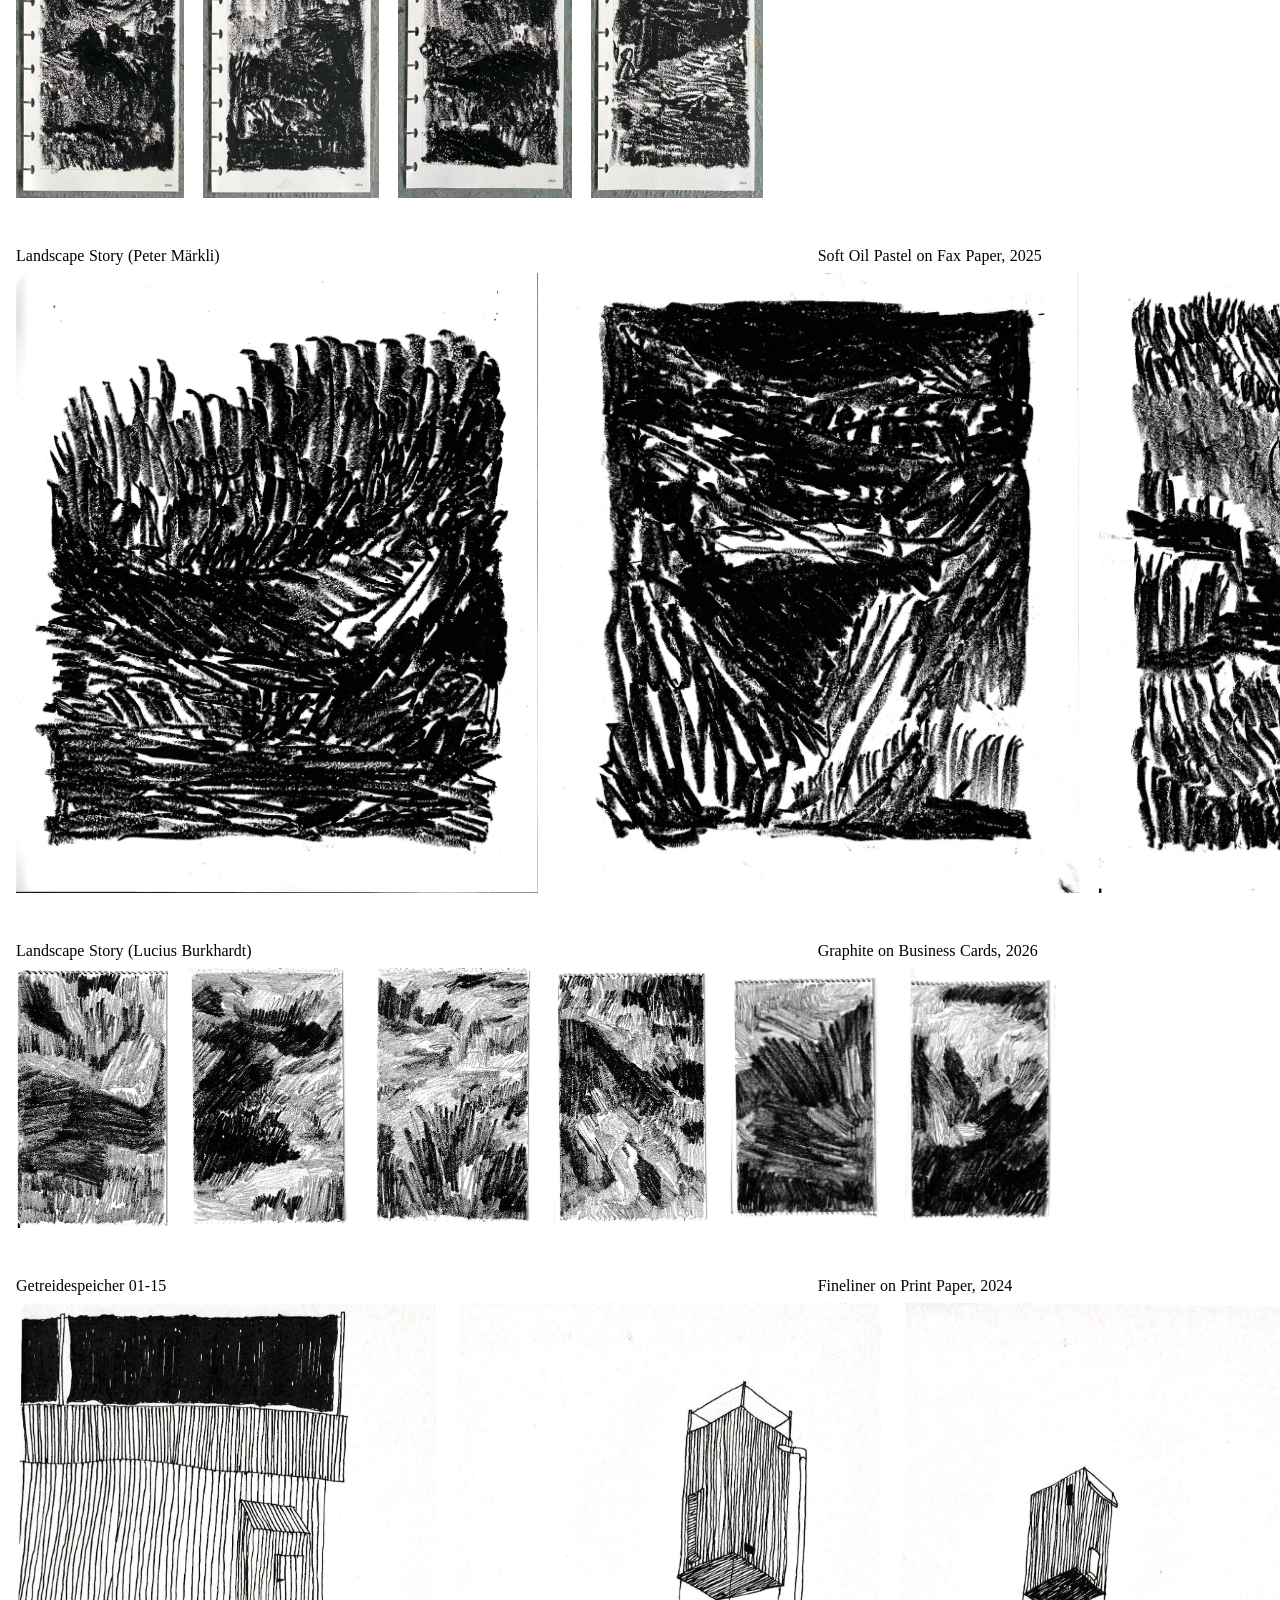
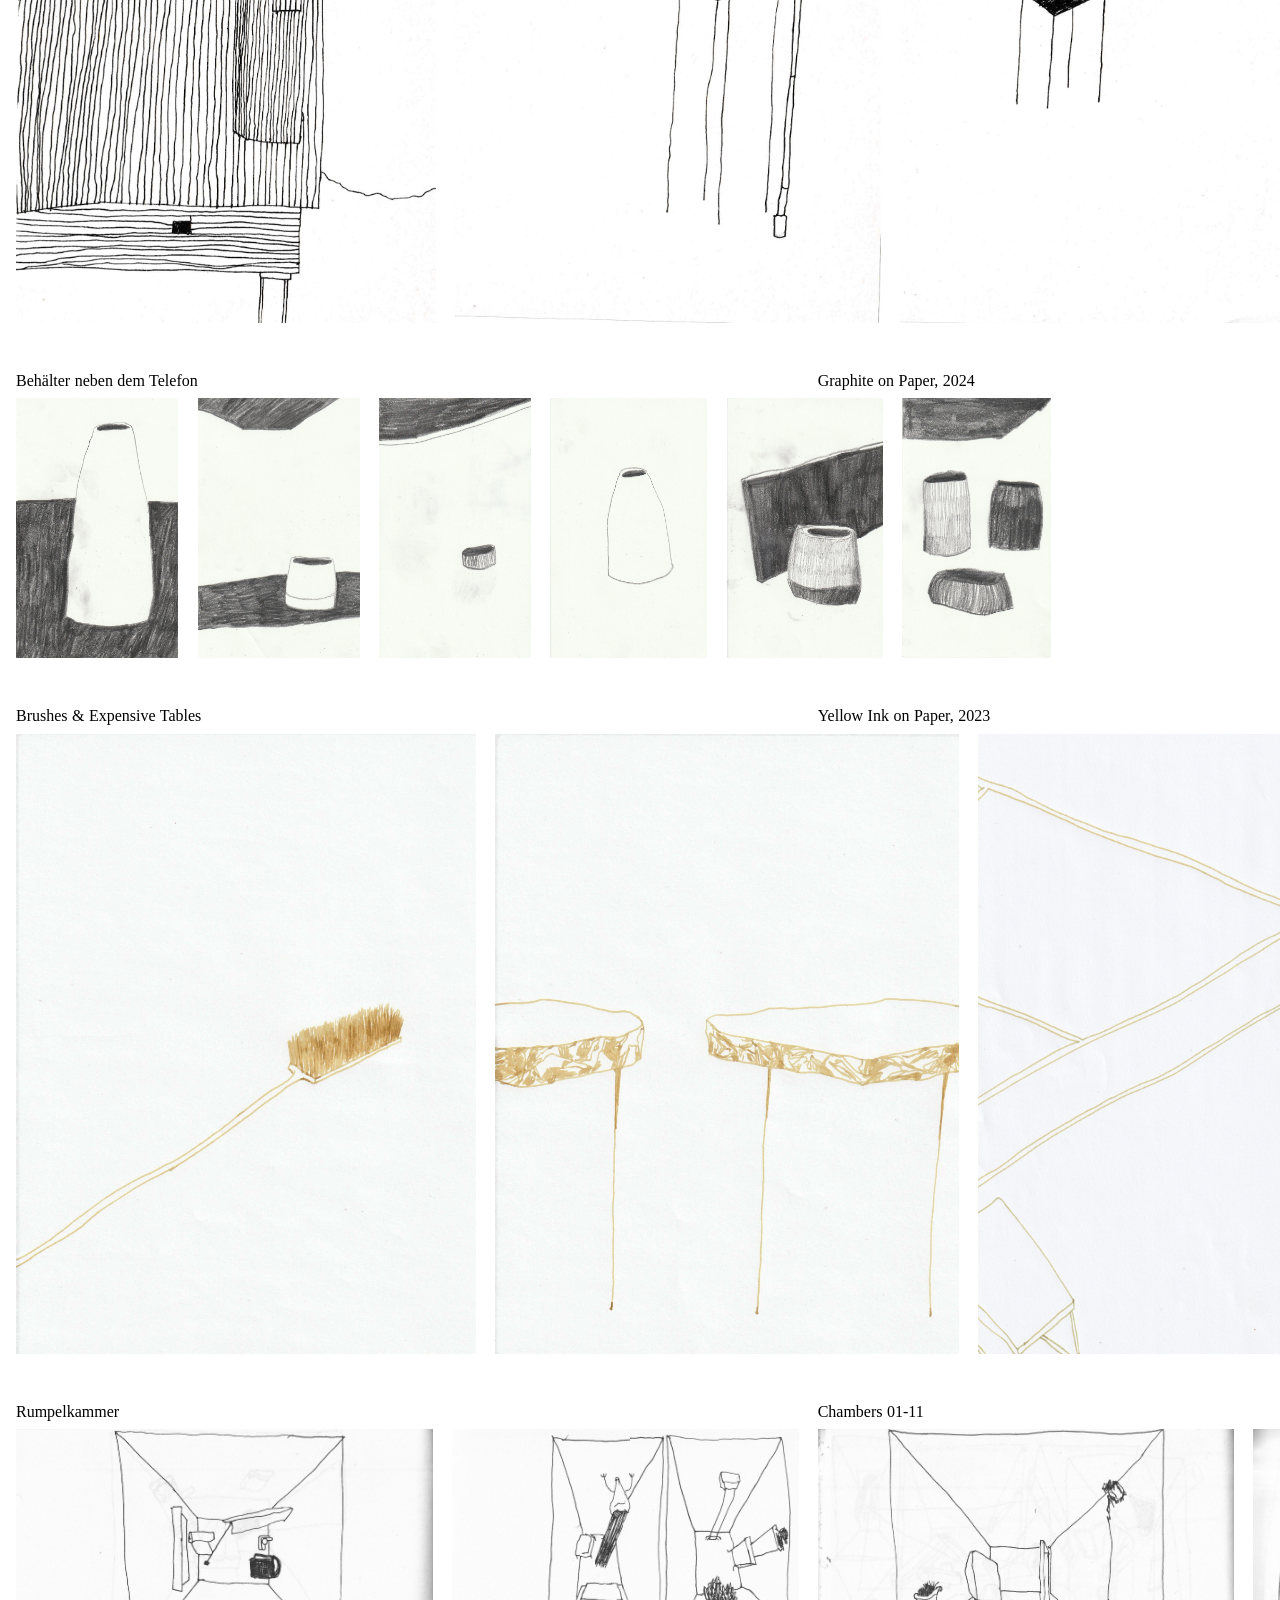
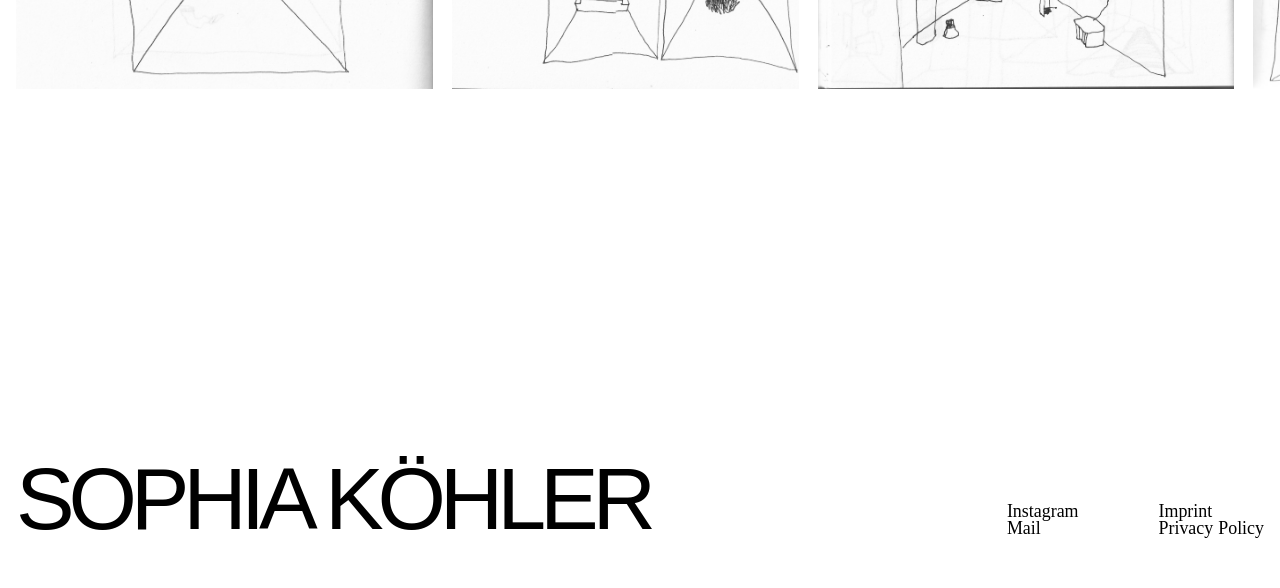
==== commit 4be5ea73: "260505-2" ====
--- a/index.html
+++ b/index.html
@@ -58,7 +58,38 @@
       </div>
     </section>
 
-
+<!-- P5 sk-speicher  -->    
+
+
+    <section class="slider-section slider-section-large">
+      <div class="section-meta">
+        <p class="section-title">Getreidespeicher 01-15</p>
+        <p class="section-info">Fineliner on Print Paper, 2024</p>
+        <!-- <a class="section-project-link" href="#" aria-label="Projektseite: Lecture">Research</a> -->
+      </div>
+
+      <div class="art-slider" data-scroll-speed="0.85">
+        <div class="art-slider-track">
+          <img src="images-1/sk-speicher-1.jpg" alt="Kunstwerk-SK">
+          <img src="images-1/sk-speicher-2.jpg" alt="Kunstwerk-SK">
+          <img src="images-1/sk-speicher-3.jpg" alt="Kunstwerk-SK">
+          <img src="images-1/sk-speicher-4.jpg" alt="Kunstwerk-SK">
+          <img src="images-1/sk-speicher-5.jpg" alt="Kunstwerk-SK">
+          <img src="images-1/sk-speicher-6.jpg" alt="Kunstwerk-SK">
+          <img src="images-1/sk-speicher-7.jpg" alt="Kunstwerk-SK">
+          <img src="images-1/sk-speicher-8.jpg" alt="Kunstwerk-SK">
+          <img src="images-1/sk-speicher-9.jpg" alt="Kunstwerk-SK">
+          <img src="images-1/sk-speicher-10.jpg" alt="Kunstwerk-SK">
+          <img src="images-1/sk-speicher-11.jpg" alt="Kunstwerk-SK">
+          <img src="images-1/sk-speicher-12.jpg" alt="Kunstwerk-SK">
+          <img src="images-1/sk-speicher-13.jpg" alt="Kunstwerk-SK">
+          <img src="images-1/sk-speicher-14.jpg" alt="Kunstwerk-SK">
+          <img src="images-1/sk-speicher-15.jpg" alt="Kunstwerk-SK">
+        </div>
+      </div>
+    </section>
+
+    
 <!-- P2 sk-kalender -->
 
     <section class="slider-section slider-section-medium">
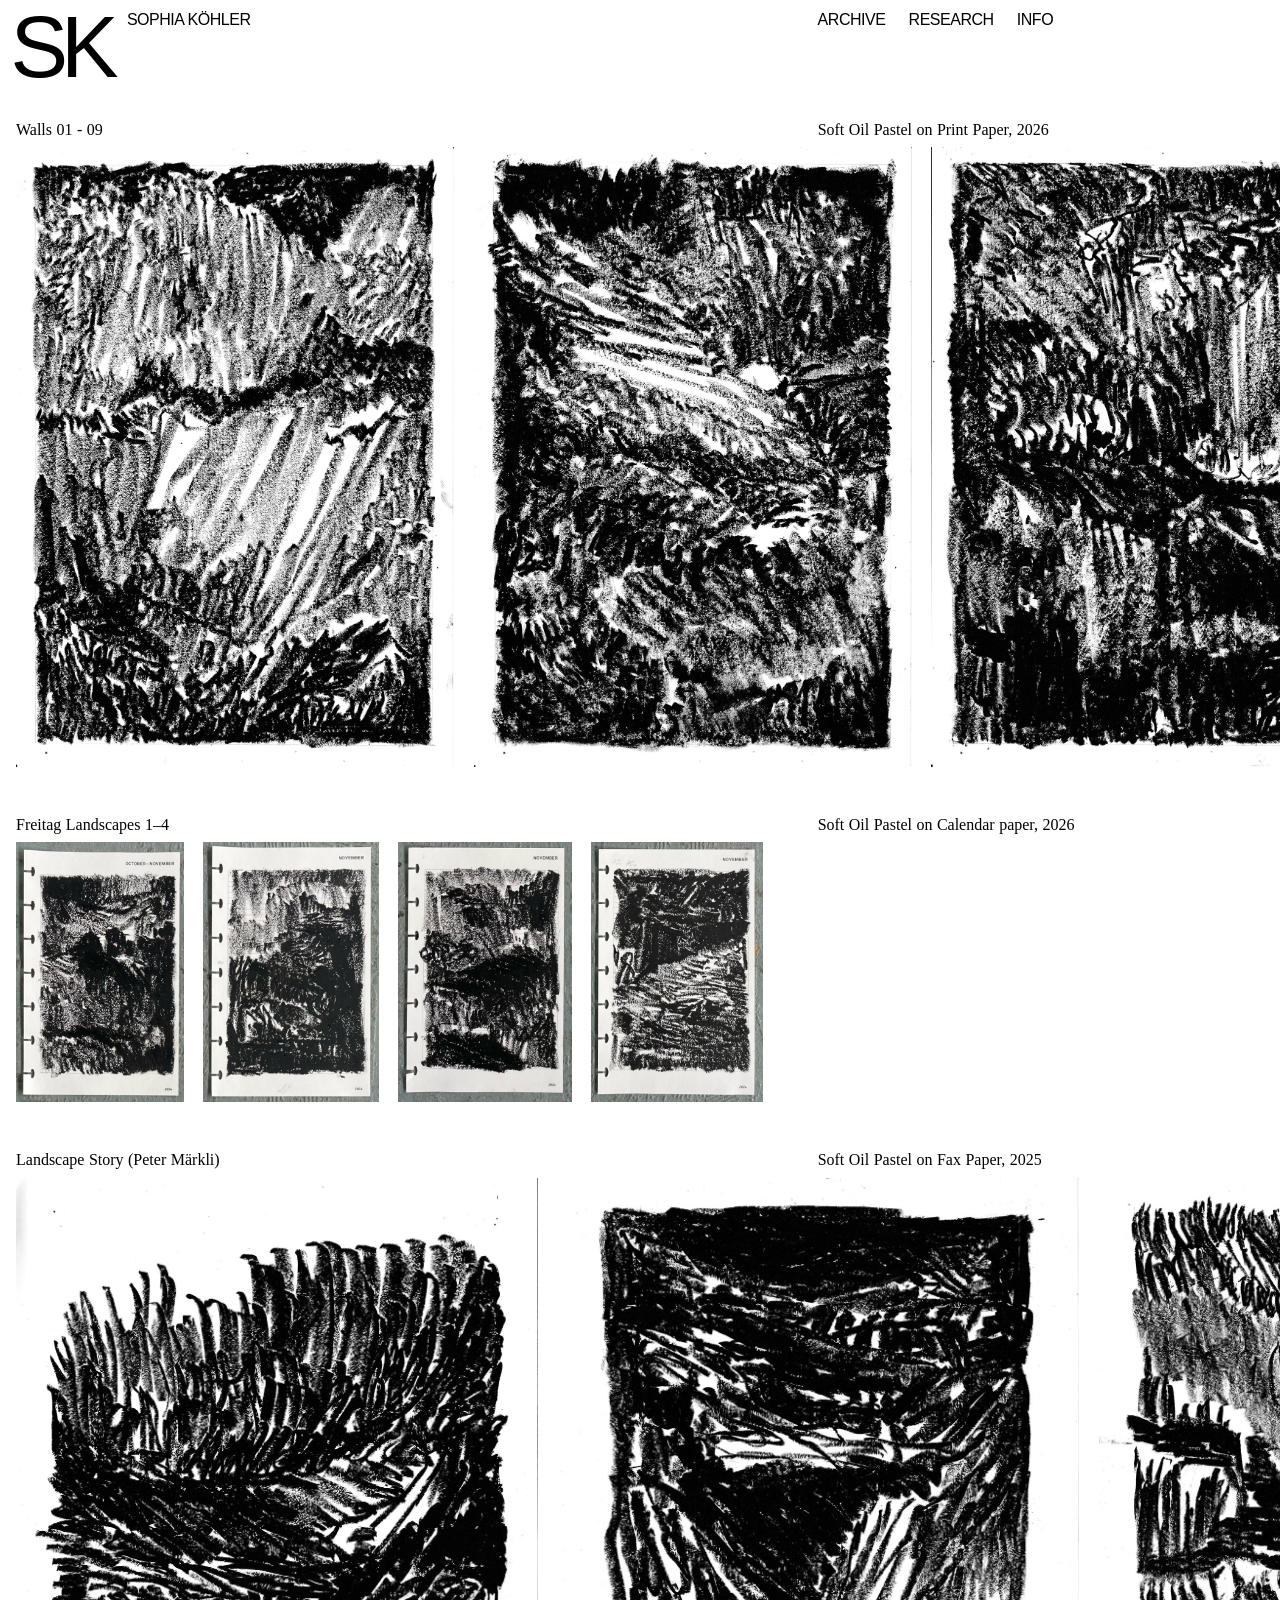
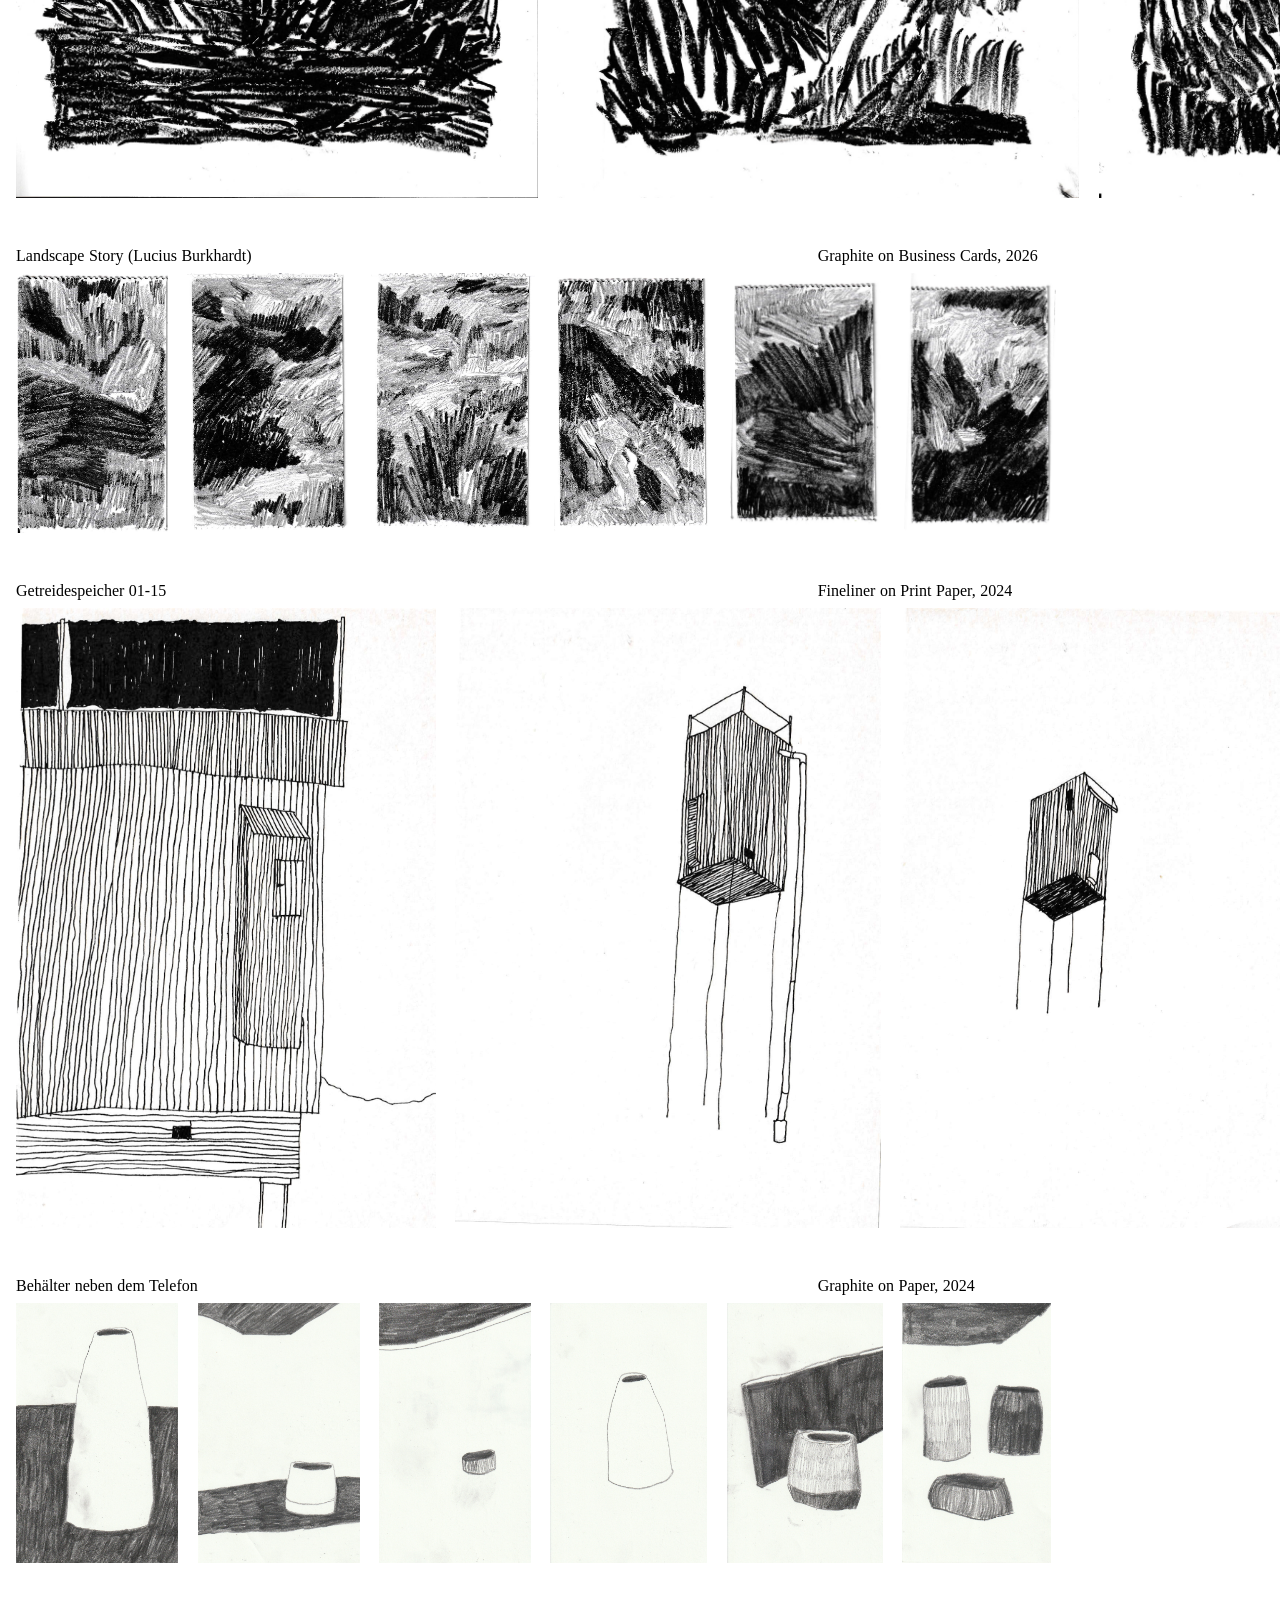
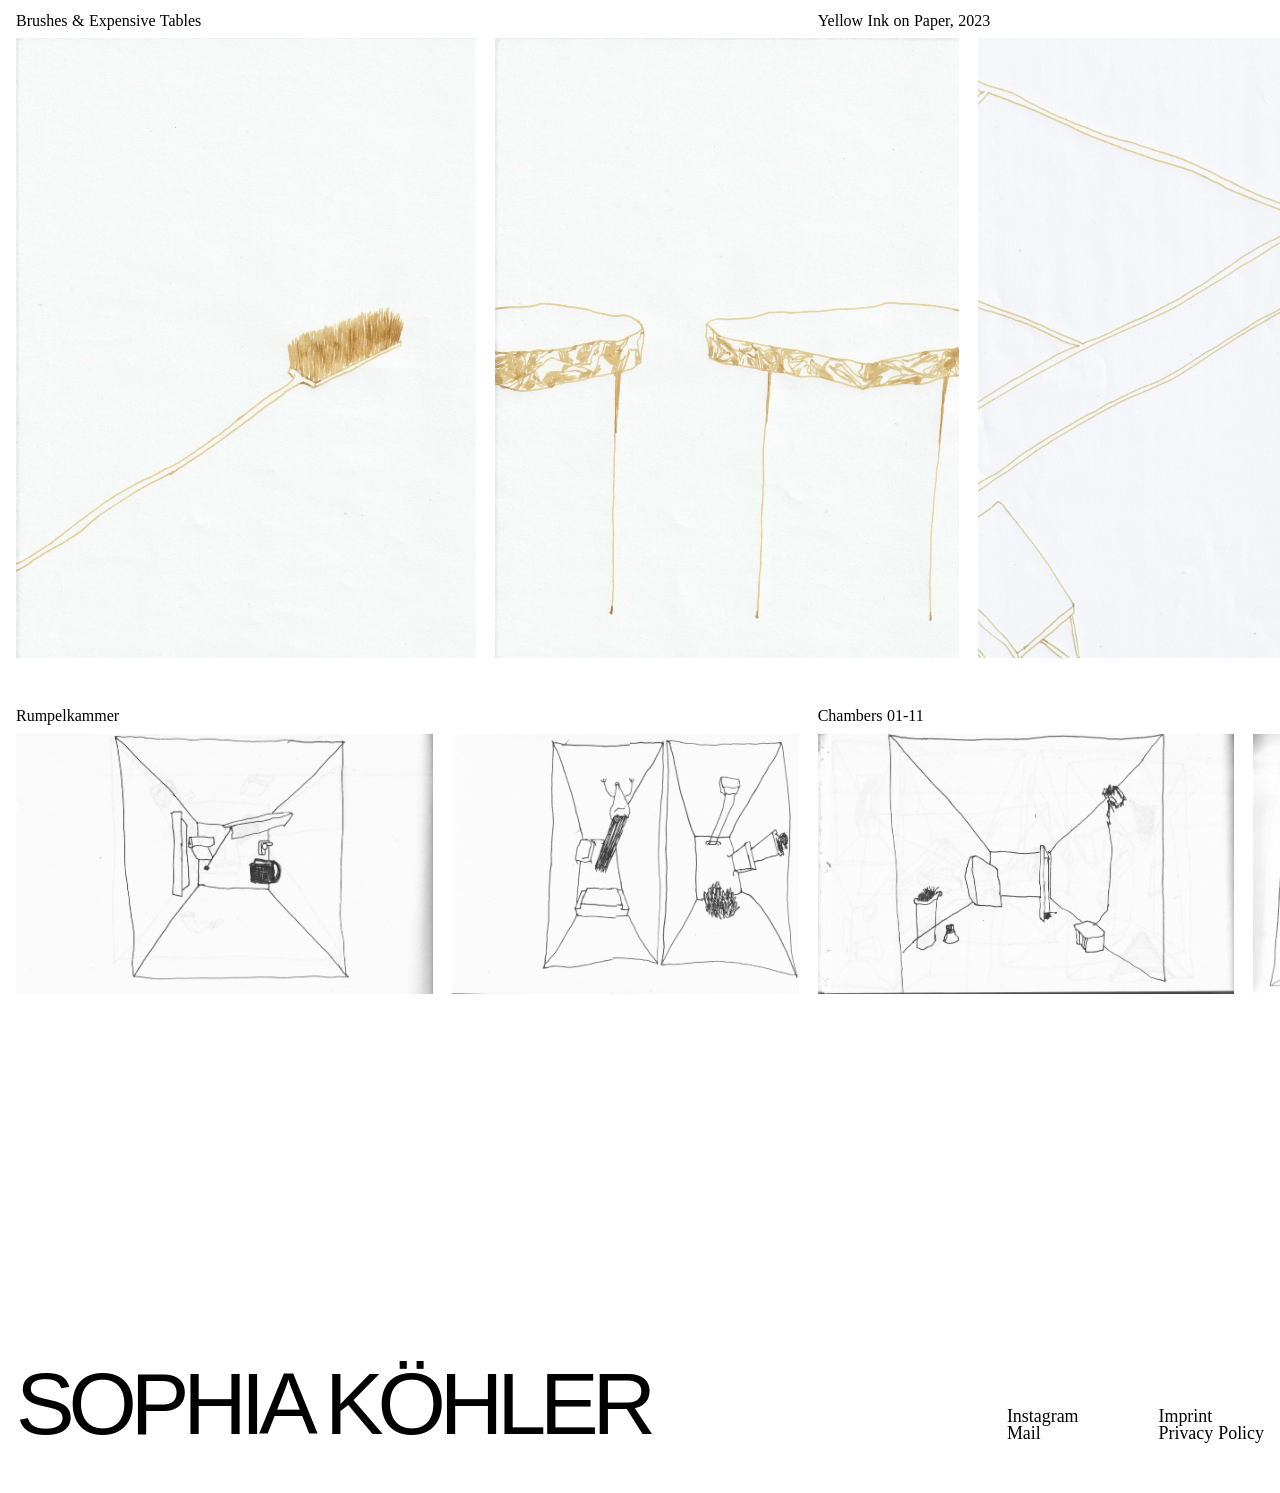
==== commit bf32f8b9: "260505-3" ====
--- a/index.html
+++ b/index.html
@@ -58,36 +58,6 @@
       </div>
     </section>
 
-<!-- P5 sk-speicher  -->    
-
-
-    <section class="slider-section slider-section-large">
-      <div class="section-meta">
-        <p class="section-title">Getreidespeicher 01-15</p>
-        <p class="section-info">Fineliner on Print Paper, 2024</p>
-        <!-- <a class="section-project-link" href="#" aria-label="Projektseite: Lecture">Research</a> -->
-      </div>
-
-      <div class="art-slider" data-scroll-speed="0.85">
-        <div class="art-slider-track">
-          <img src="images-1/sk-speicher-1.jpg" alt="Kunstwerk-SK">
-          <img src="images-1/sk-speicher-2.jpg" alt="Kunstwerk-SK">
-          <img src="images-1/sk-speicher-3.jpg" alt="Kunstwerk-SK">
-          <img src="images-1/sk-speicher-4.jpg" alt="Kunstwerk-SK">
-          <img src="images-1/sk-speicher-5.jpg" alt="Kunstwerk-SK">
-          <img src="images-1/sk-speicher-6.jpg" alt="Kunstwerk-SK">
-          <img src="images-1/sk-speicher-7.jpg" alt="Kunstwerk-SK">
-          <img src="images-1/sk-speicher-8.jpg" alt="Kunstwerk-SK">
-          <img src="images-1/sk-speicher-9.jpg" alt="Kunstwerk-SK">
-          <img src="images-1/sk-speicher-10.jpg" alt="Kunstwerk-SK">
-          <img src="images-1/sk-speicher-11.jpg" alt="Kunstwerk-SK">
-          <img src="images-1/sk-speicher-12.jpg" alt="Kunstwerk-SK">
-          <img src="images-1/sk-speicher-13.jpg" alt="Kunstwerk-SK">
-          <img src="images-1/sk-speicher-14.jpg" alt="Kunstwerk-SK">
-          <img src="images-1/sk-speicher-15.jpg" alt="Kunstwerk-SK">
-        </div>
-      </div>
-    </section>
 
     
 <!-- P2 sk-kalender -->
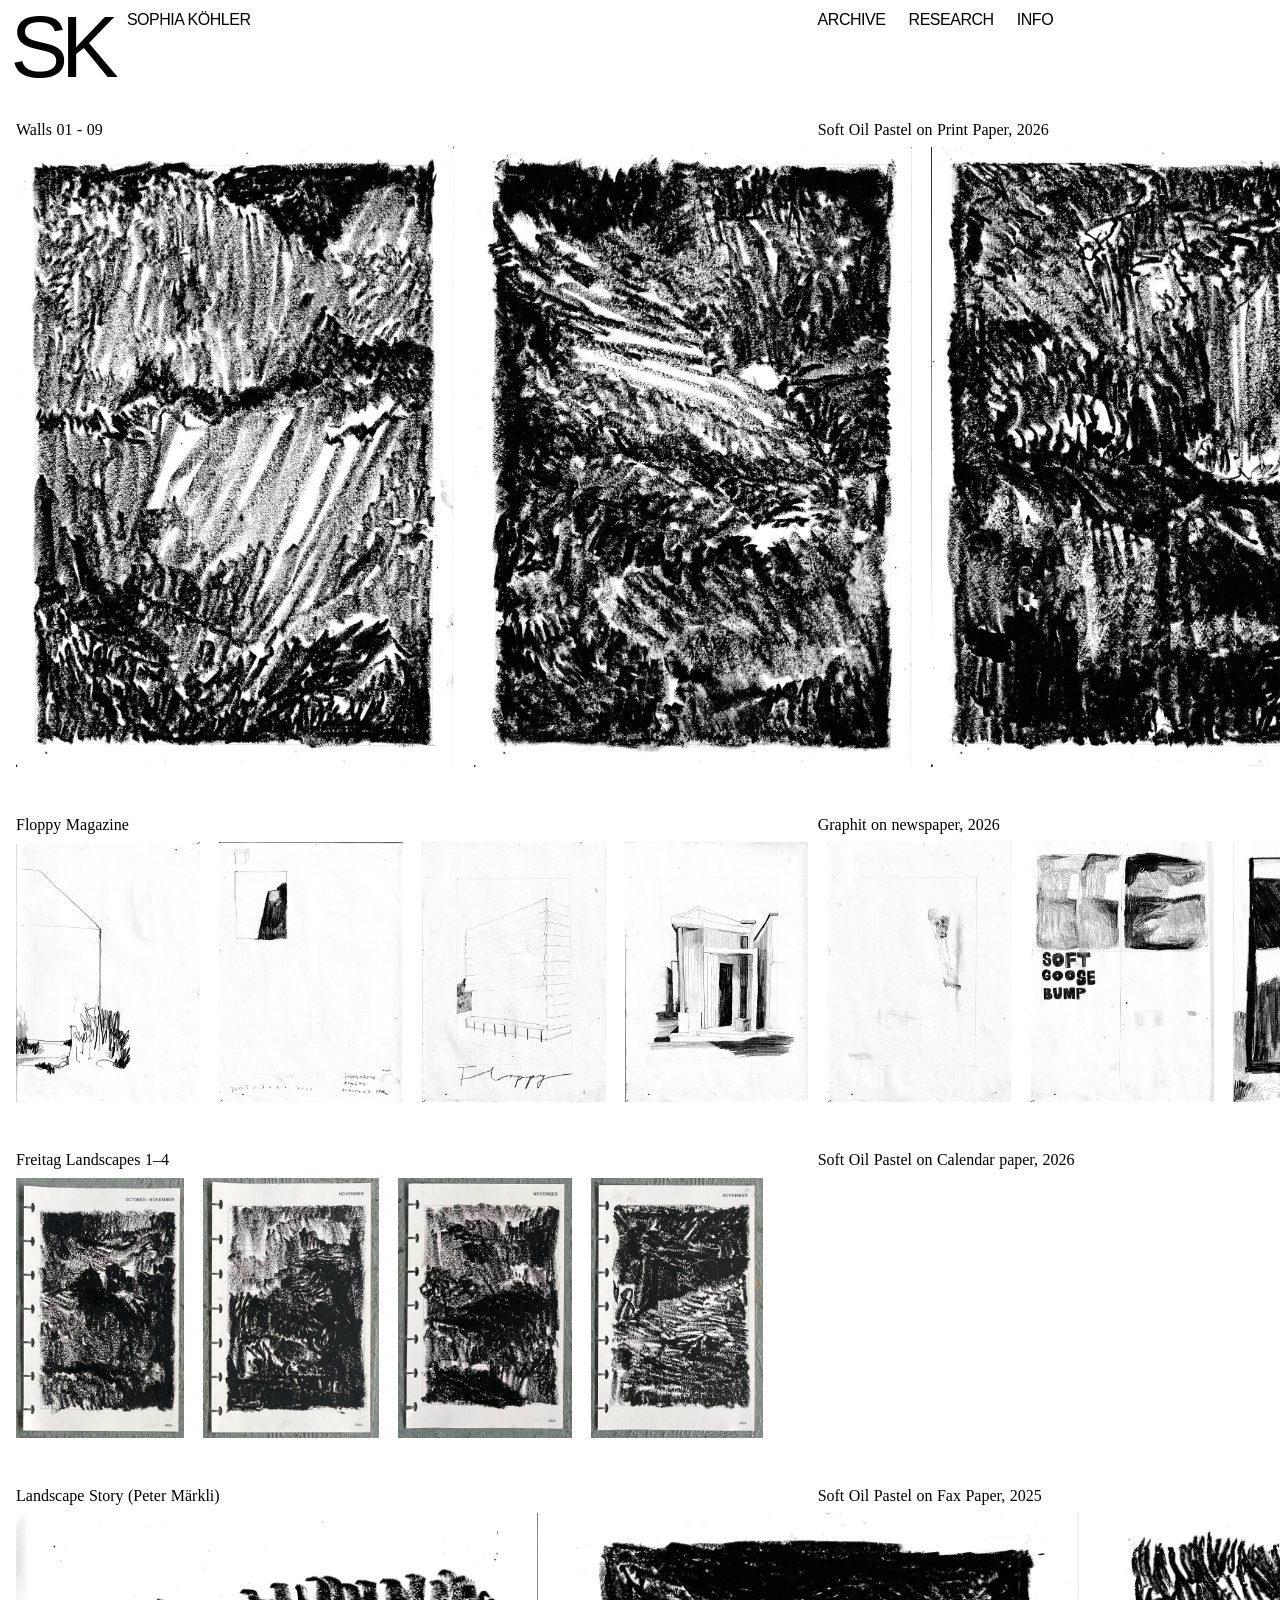
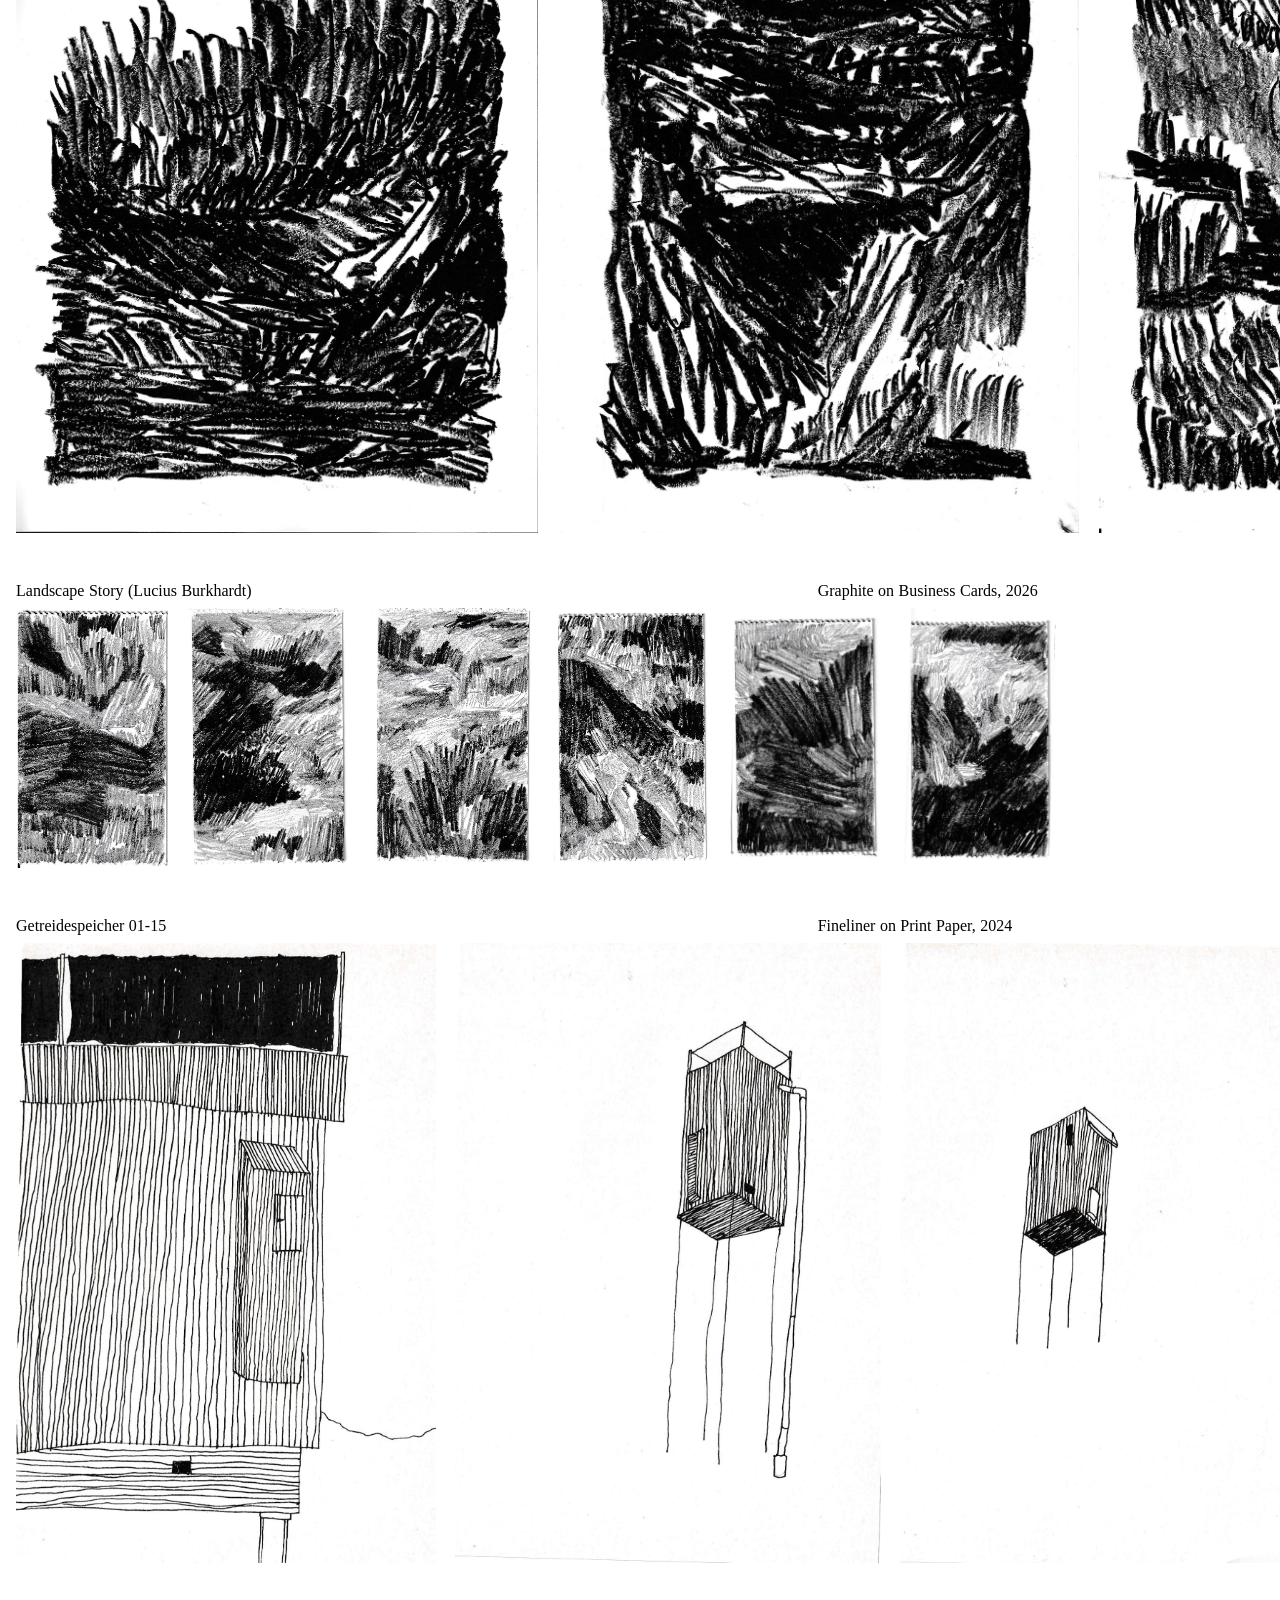
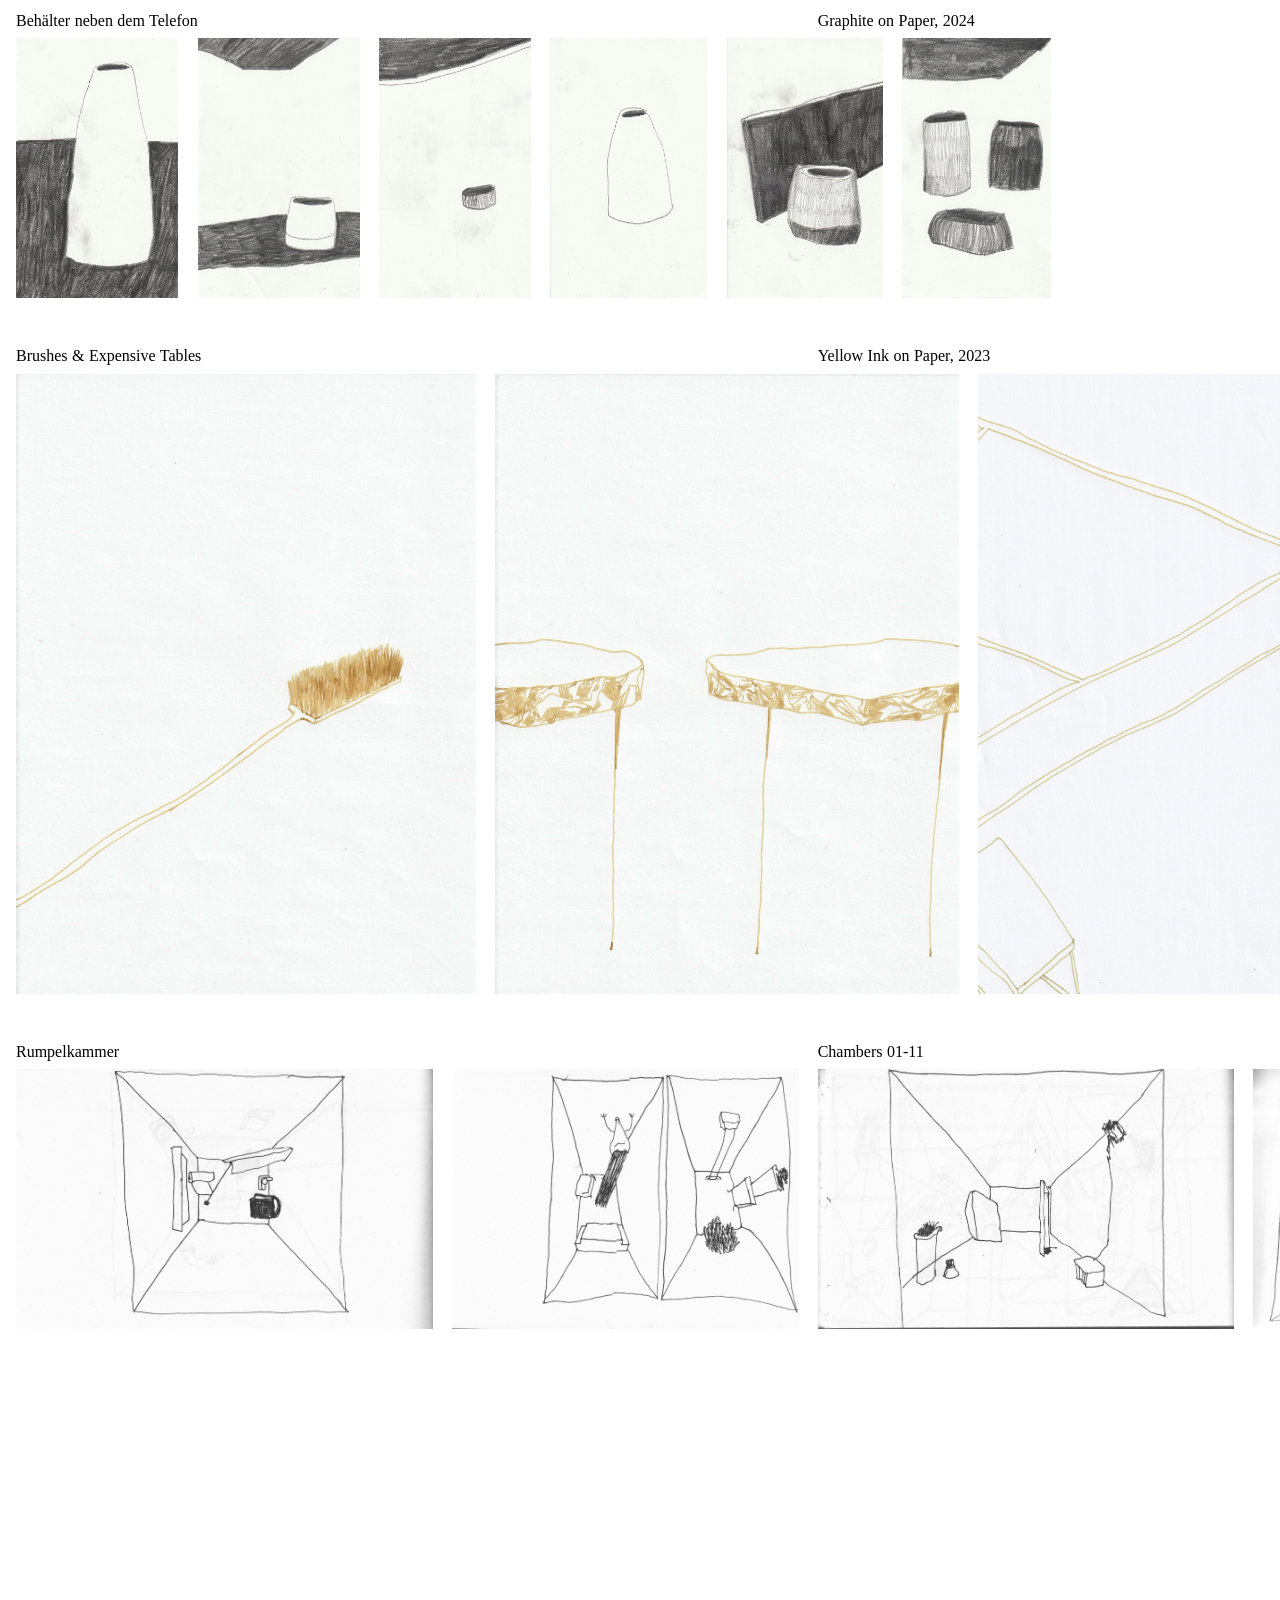
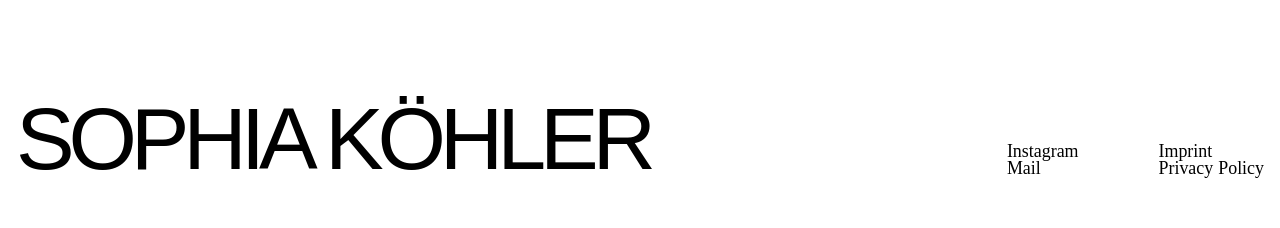
==== commit 189ef6d8: "260722-1" ====
--- a/index.html
+++ b/index.html
@@ -58,8 +58,44 @@
       </div>
     </section>
 
-
-    
+ 
+
+
+<!-- P2 sk-kalender -->
+
+    <section class="slider-section slider-section-medium">
+      <div class="section-meta">
+        <p class="section-title">Floppy Magazine</p>
+        <p class="section-info">Graphit on newspaper, 2026</p>
+        <!-- <a class="section-project-link" href="#" aria-label="Projektseite: I was once like you">Research</a> -->
+      </div>
+
+      <div class="art-slider" data-scroll-speed="0.9">
+        <div class="art-slider-track">
+          <img src="images-1/sk_floppy_mag_whole_1.jpg" alt="Kunstwerk 1">
+          <img src="images-1/sk_floppy_mag_whole_2.jpg" alt="Kunstwerk 2">
+          <img src="images-1/sk_floppy_mag_whole_3.jpg" alt="Kunstwerk 3">
+          <img src="images-1/sk_floppy_mag_whole_4.jpg" alt="Kunstwerk 4">
+          <img src="images-1/sk_floppy_mag_whole_5.jpg" alt="Kunstwerk 5">
+          <img src="images-1/sk_floppy_mag_whole_6.jpg" alt="Kunstwerk 6">
+          <img src="images-1/sk_floppy_mag_whole_7.jpg" alt="Kunstwerk 7">
+          <img src="images-1/sk_floppy_mag_whole_8.jpg" alt="Kunstwerk 8">
+          <img src="images-1/sk_floppy_mag_whole_9.jpg" alt="Kunstwerk 9">
+          <img src="images-1/sk_floppy_mag_whole_10.jpg" alt="Kunstwerk 10">
+          <img src="images-1/sk_floppy_mag_whole_11.jpg" alt="Kunstwerk 11">
+          <img src="images-1/sk_floppy_mag_whole_12.jpg" alt="Kunstwerk 12">
+          <img src="images-1/sk_floppy_mag_whole_13.jpg" alt="Kunstwerk 13">
+          <img src="images-1/sk_floppy_mag_whole_14.jpg" alt="Kunstwerk 14">
+          <img src="images-1/sk_floppy_mag_whole_15.jpg" alt="Kunstwerk 15">
+        </div>
+      </div>
+    </section>
+
+
+
+
+
+
 <!-- P2 sk-kalender -->
 
     <section class="slider-section slider-section-medium">
--- a/style.css
+++ b/style.css
@@ -544,7 +544,6 @@
 .research-overview-thumb img {
   width: 100%;
   height: auto;
-  filter: grayscale(1);
 }
 
 .research-overview-title,
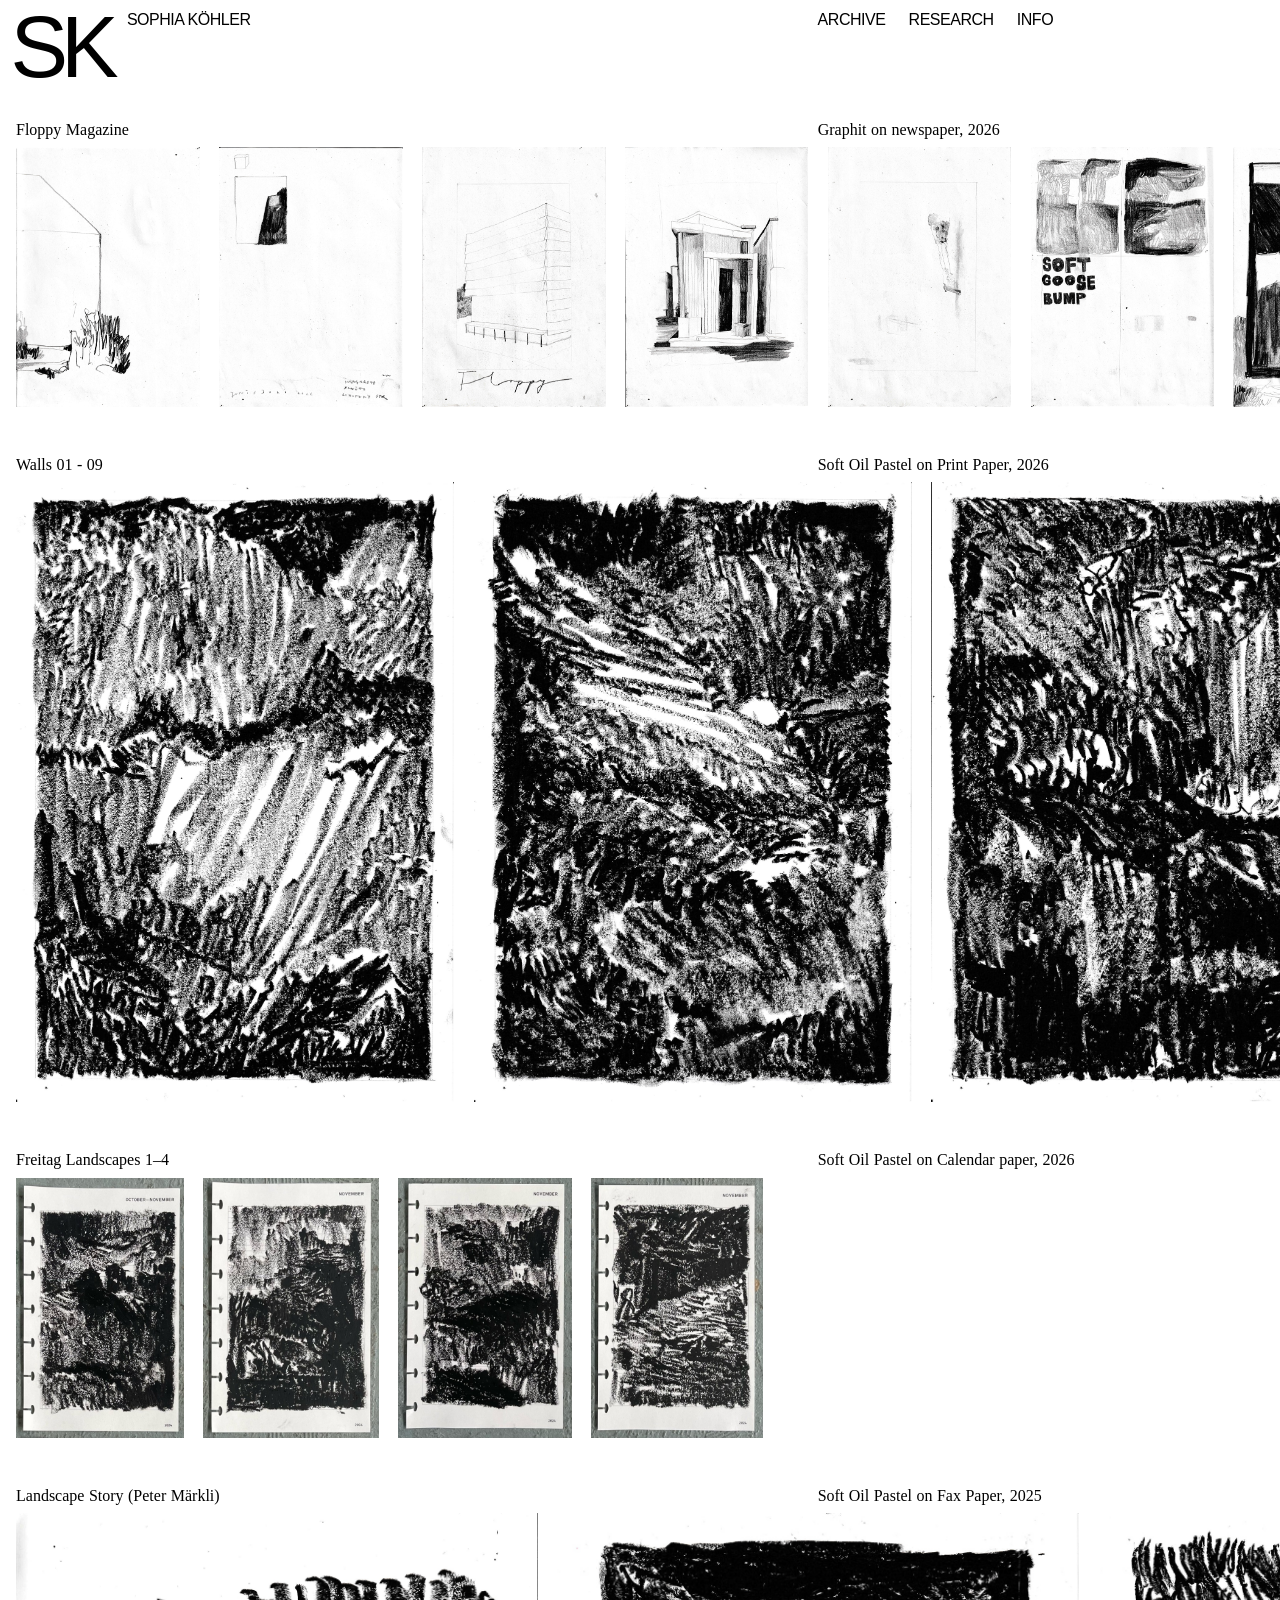
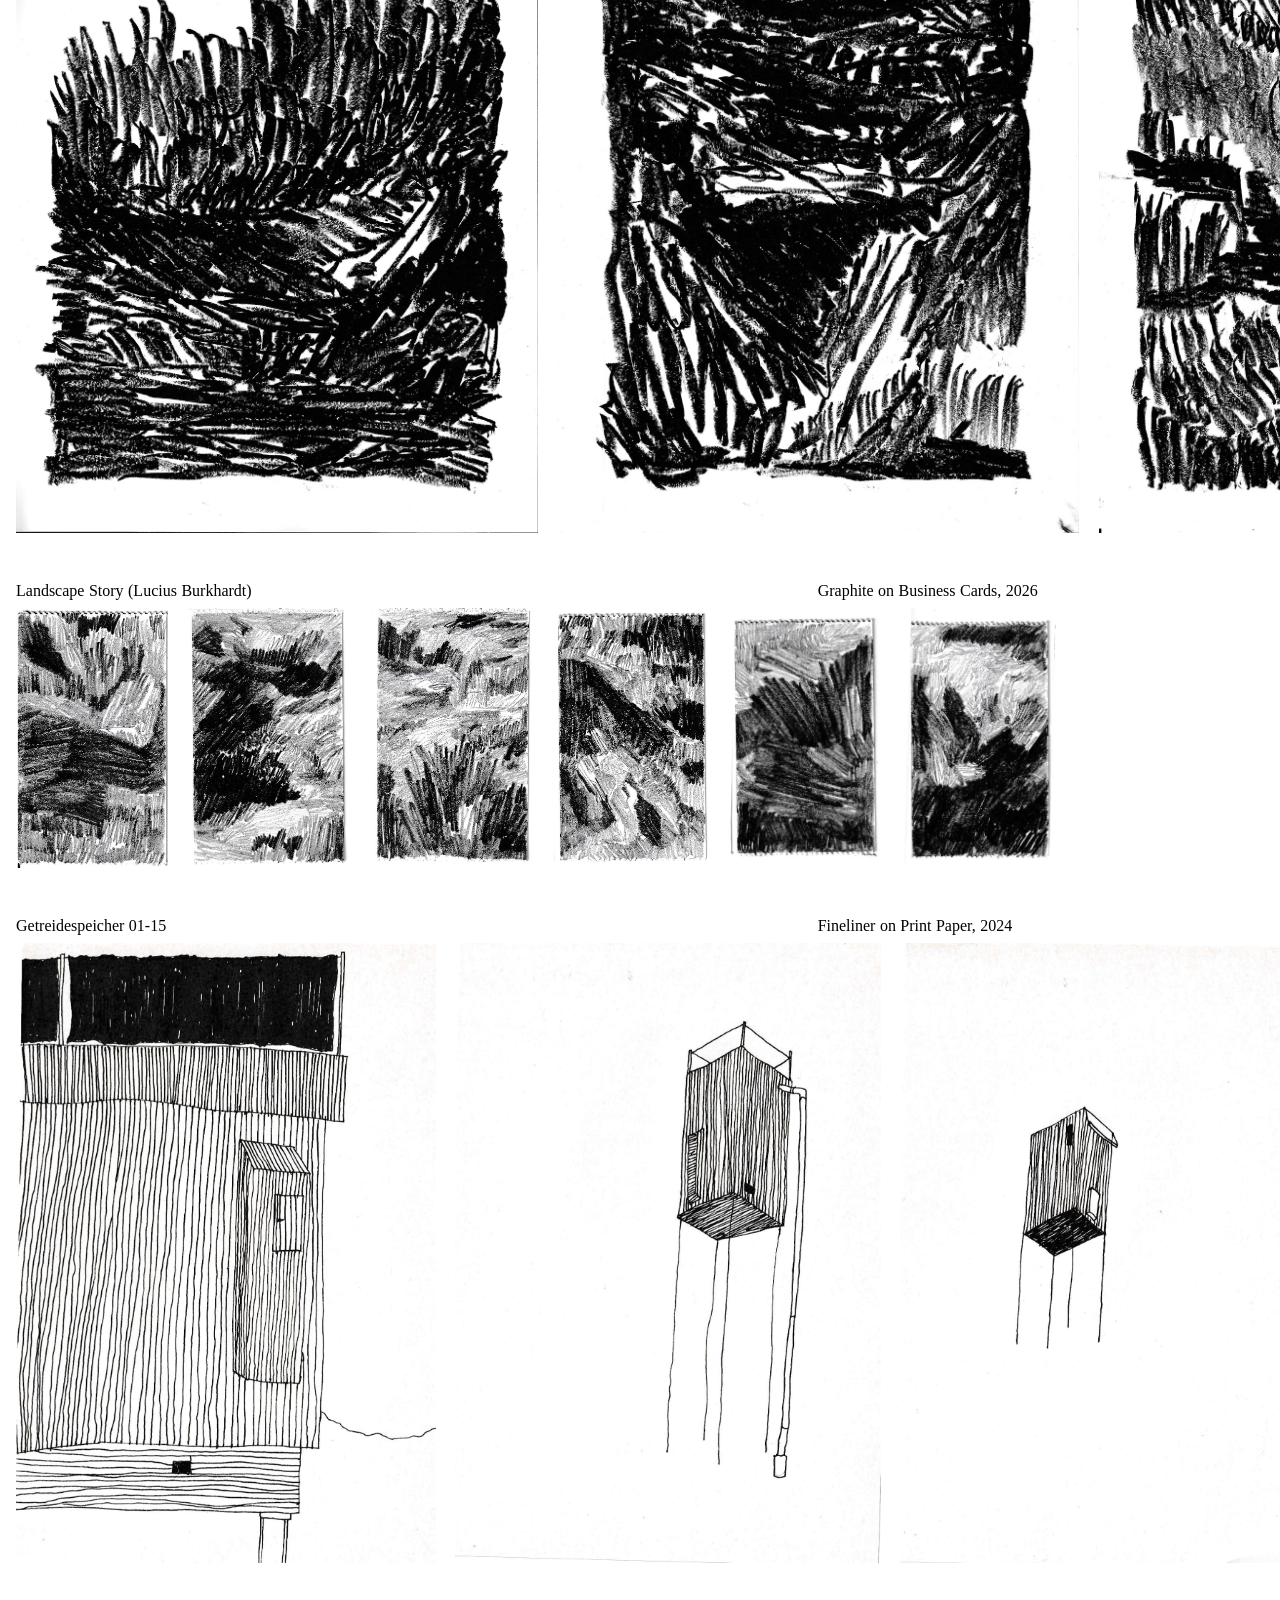
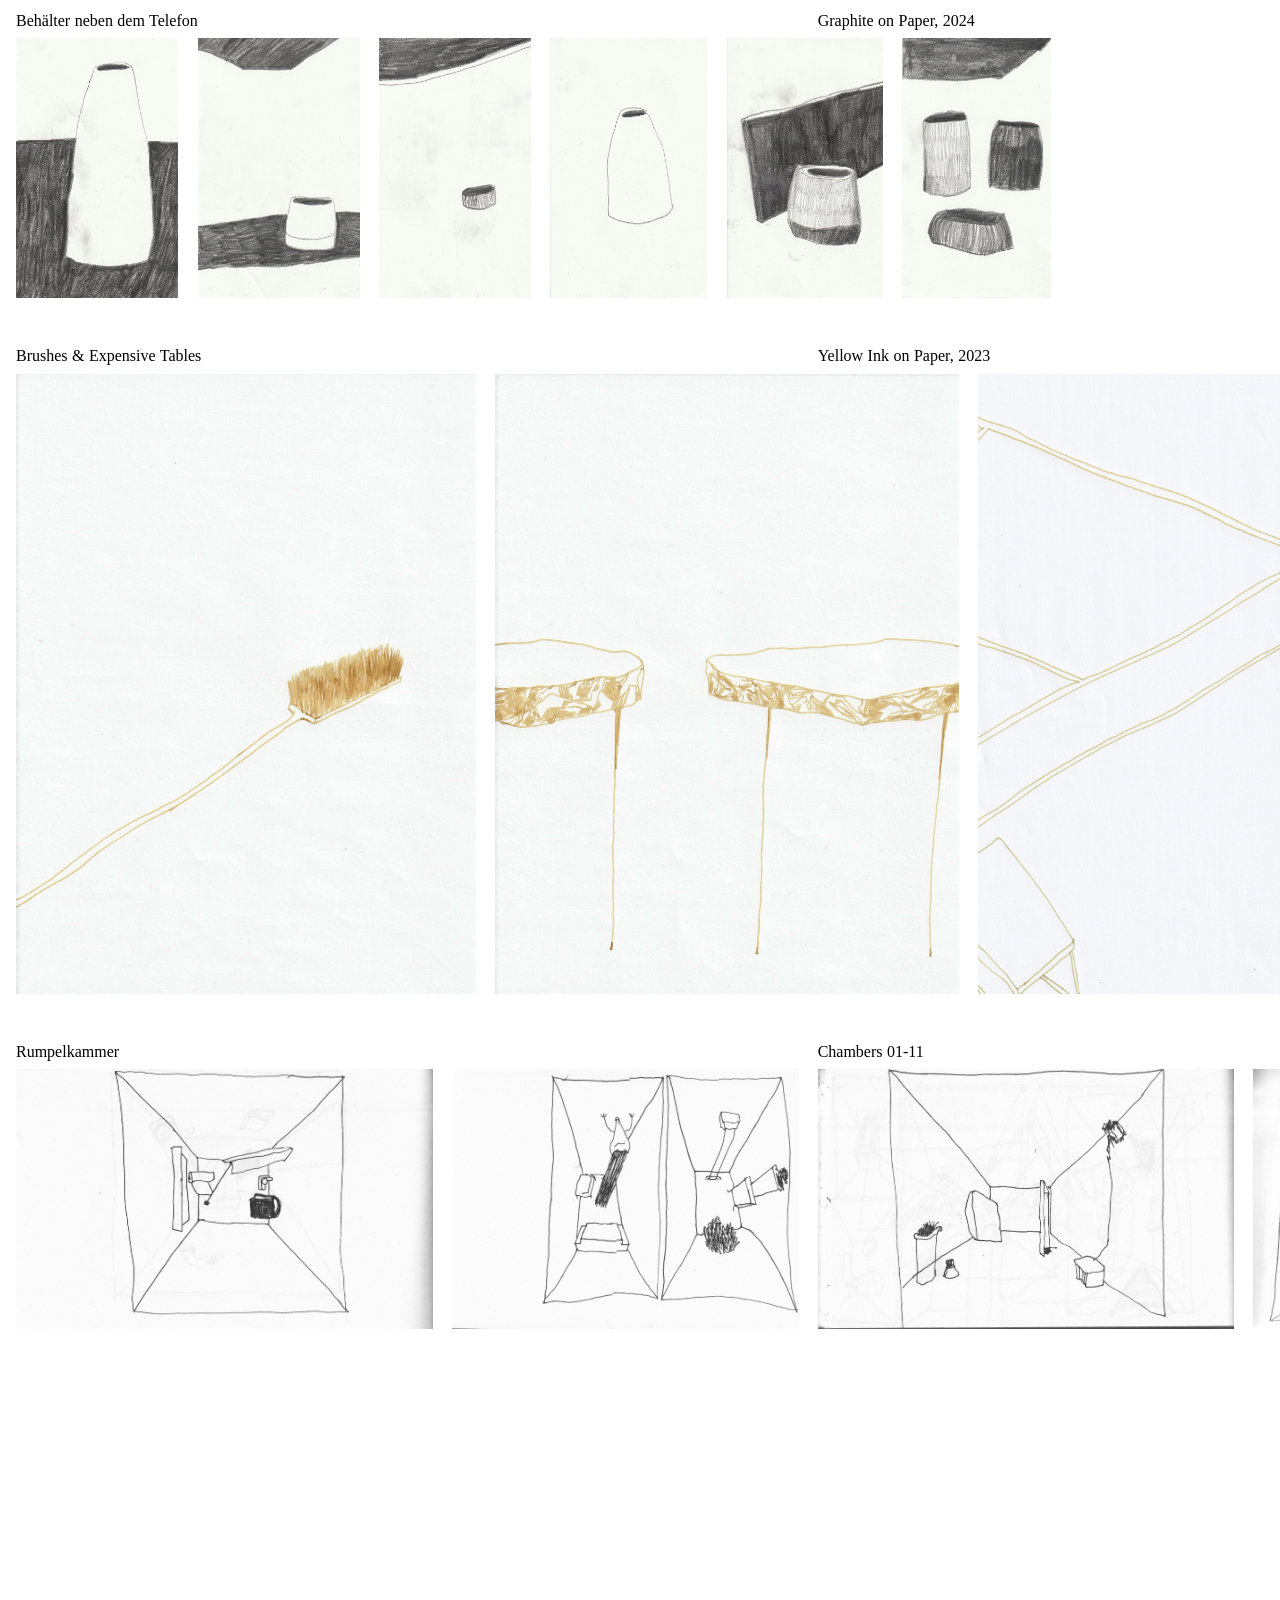
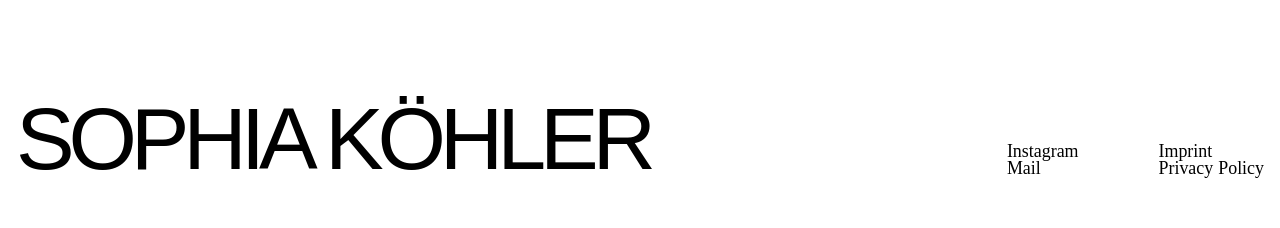
==== commit 537abe03: "260722-2" ====
--- a/index.html
+++ b/index.html
@@ -33,35 +33,7 @@
   <main class="page-content">
 
 
-<!-- P1 sk-wall -->    
-
-
-    <section class="slider-section slider-section-large">
-      <div class="section-meta">
-        <p class="section-title">Walls 01 - 09</p>
-        <p class="section-info">Soft Oil Pastel on Print Paper, 2026</p>
-        <!-- <a class="section-project-link" href="#" aria-label="Projektseite: Layers">Research</a> -->
-      </div>
-
-      <div class="art-slider" data-scroll-speed="1">
-        <div class="art-slider-track">
-          <img src="images-1/sk-wall-01.jpg" alt="Kunstwerk 5">
-          <img src="images-1/sk-wall-02.jpg" alt="Kunstwerk 6">
-          <img src="images-1/sk-wall-03.jpg" alt="Kunstwerk 7">
-          <img src="images-1/sk-wall-04.jpg" alt="Kunstwerk 8">
-          <img src="images-1/sk-wall-05.jpg" alt="Kunstwerk 9">
-          <img src="images-1/sk-wall-06.jpg" alt="Kunstwerk 10">
-          <img src="images-1/sk-wall-07.jpg" alt="Kunstwerk 11">
-          <img src="images-1/sk-wall-08.jpg" alt="Kunstwerk 12">
-          <img src="images-1/sk-wall-09.jpg" alt="Kunstwerk 13">
-        </div>
-      </div>
-    </section>
-
- 
-
-
-<!-- P2 sk-kalender -->
+<!-- sk-floppy -->
 
     <section class="slider-section slider-section-medium">
       <div class="section-meta">
@@ -90,6 +62,37 @@
         </div>
       </div>
     </section>
+
+
+<!-- P1 sk-wall -->    
+
+
+    <section class="slider-section slider-section-large">
+      <div class="section-meta">
+        <p class="section-title">Walls 01 - 09</p>
+        <p class="section-info">Soft Oil Pastel on Print Paper, 2026</p>
+        <!-- <a class="section-project-link" href="#" aria-label="Projektseite: Layers">Research</a> -->
+      </div>
+
+      <div class="art-slider" data-scroll-speed="1">
+        <div class="art-slider-track">
+          <img src="images-1/sk-wall-01.jpg" alt="Kunstwerk 5">
+          <img src="images-1/sk-wall-02.jpg" alt="Kunstwerk 6">
+          <img src="images-1/sk-wall-03.jpg" alt="Kunstwerk 7">
+          <img src="images-1/sk-wall-04.jpg" alt="Kunstwerk 8">
+          <img src="images-1/sk-wall-05.jpg" alt="Kunstwerk 9">
+          <img src="images-1/sk-wall-06.jpg" alt="Kunstwerk 10">
+          <img src="images-1/sk-wall-07.jpg" alt="Kunstwerk 11">
+          <img src="images-1/sk-wall-08.jpg" alt="Kunstwerk 12">
+          <img src="images-1/sk-wall-09.jpg" alt="Kunstwerk 13">
+        </div>
+      </div>
+    </section>
+
+ 
+
+
+
 
 
 
